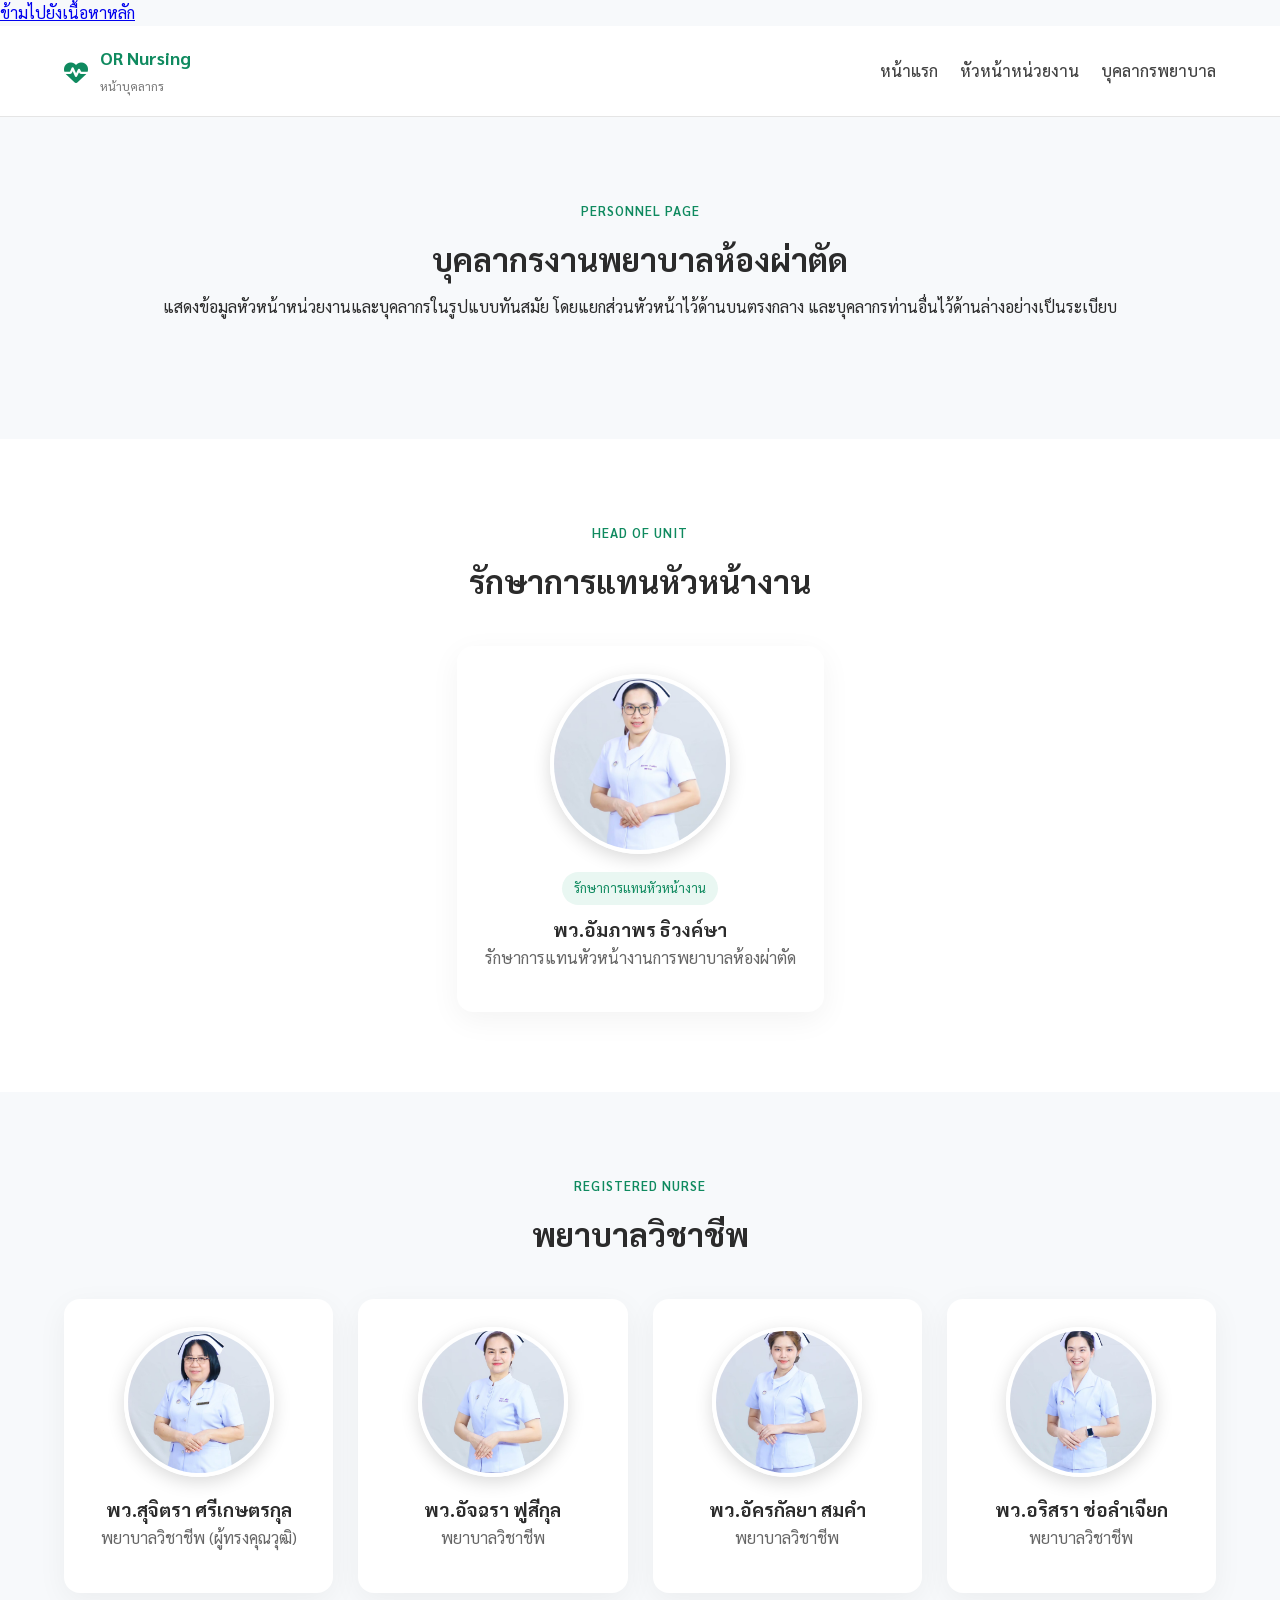
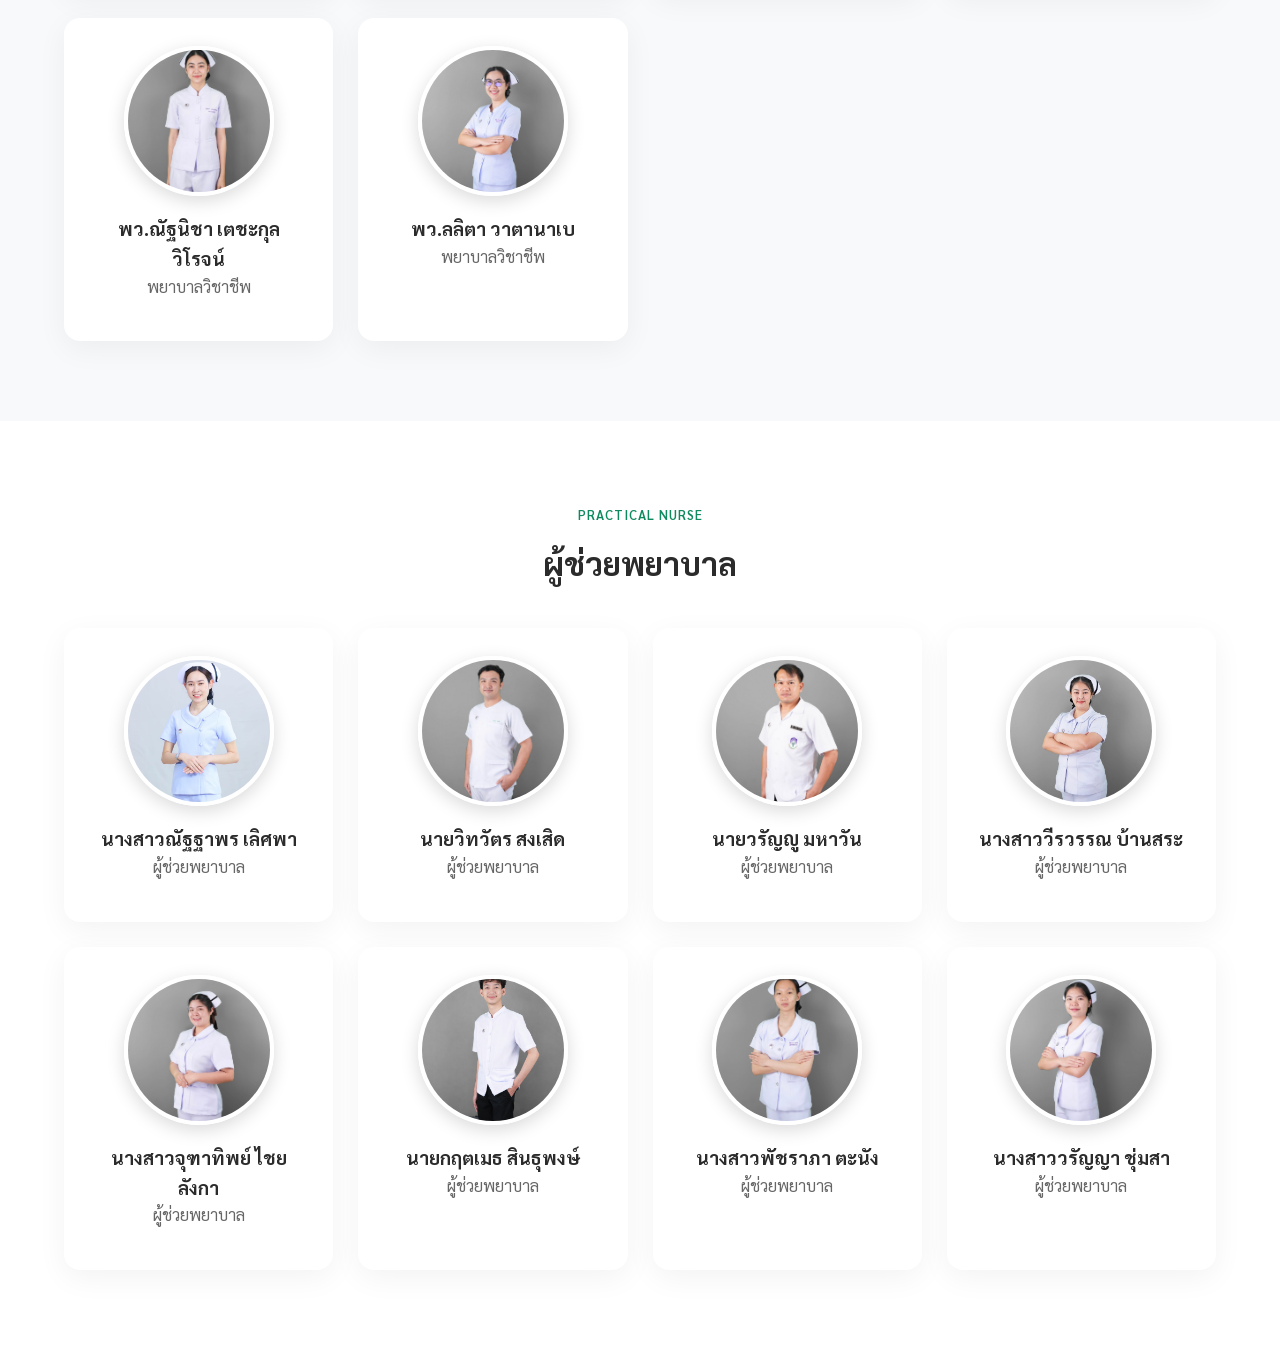
==== pages/personel.html @ 3d2265f1 "Update personel.html" ====
<!DOCTYPE html>
<html lang="th">
<head>
  <meta charset="UTF-8" />
  <meta name="viewport" content="width=device-width, initial-scale=1.0" />
  <title>บุคลากร | งานพยาบาลห้องผ่าตัด</title>
  <meta name="description" content="หน้าบุคลากรของงานพยาบาลผู้ป่วยนอก สำหรับเพิ่มรูปภาพและข้อมูลเจ้าหน้าที่ของหน่วยงาน" />
  <link rel="preconnect" href="https://cdnjs.cloudflare.com" />
  <link rel="stylesheet" href="https://cdnjs.cloudflare.com/ajax/libs/font-awesome/6.5.2/css/all.min.css" integrity="sha512-SnH5WK+bZxgPHs44uWIX+LLJAJ9/2PkPKZ5QiAj6Ta86w+fsb2TkR4j8+q46cDfLr9P7k9RwhKkMHpvLbHG9SrA==" crossorigin="anonymous" referrerpolicy="no-referrer" />
  <link rel="stylesheet" href="../assets/css/style.css" />
    <link href="https://fonts.googleapis.com/css2?family=Sarabun:wght@300;400;500;600;700;800&display=swap" rel="stylesheet" />
<style>
    /* =========================
BASE
========================= */

:root{

--primary:#0f8a5f;
--primary-light:#e9f7f2;
--text:#2b2b2b;
--border:#e5e5e5;

}

*{
box-sizing:border-box;
margin:0;
padding:0;
}

body{

font-family:'Sarabun',sans-serif;
color:var(--text);
background:#f7f9fb;
line-height:1.6;

}

.container{

width:90%;
max-width:1200px;
margin:auto;

}

/* =========================
HEADER
========================= */

.site-header{

background:white;
border-bottom:1px solid var(--border);

}

.header-inner{

display:flex;
justify-content:space-between;
align-items:center;
padding:18px 0;

}

.brand{

display:flex;
align-items:center;
gap:12px;
text-decoration:none;
color:var(--primary);

}

.brand-mark{

font-size:24px;

}

.brand-text strong{

display:block;
font-size:18px;

}

.brand-text small{

font-size:12px;
color:#777;

}

.site-nav ul{

display:flex;
list-style:none;
gap:22px;

}

.site-nav a{

text-decoration:none;
color:#444;
font-weight:500;
transition:0.2s;

}

.site-nav a:hover{

color:var(--primary);

}


/* =========================
SECTION
========================= */

.section{

padding:80px 0;

}

.section-alt{

background:#ffffff;

}

.section-heading{

text-align:center;
margin-bottom:40px;

}

.section-heading h1,
.section-heading h2{

font-size:32px;
margin:10px 0;

}

.section-kicker{

color:var(--primary);
font-size:13px;
font-weight:600;
letter-spacing:1px;

}


/* =========================
LEADER CARD
========================= */

.leader-wrapper{

display:flex;
justify-content:center;

}

.person-card{

background:white;
border-radius:16px;
padding:28px;
box-shadow:0 8px 30px rgba(0,0,0,0.05);
transition:0.25s;

}

.person-card:hover{

transform:translateY(-5px);
box-shadow:0 12px 40px rgba(0,0,0,0.08);

}

.leader-card{

max-width:420px;
text-align:center;

}

/* =========================
PERSON IMAGE
========================= */

.person-image-wrap{

display:flex;
justify-content:center;
align-items:center;
margin-bottom:18px;

}

/* รูปจริง */

.person-photo{

width:150px;
height:150px;
border-radius:50%;
object-fit:cover;

border:4px solid white;
box-shadow:0 5px 18px rgba(0,0,0,0.15);

}

/* รูปหัวหน้าขนาดใหญ่ */

.leader-photo{

width:180px;
height:180px;

}

/* placeholder */

.placeholder-photo{

background:var(--primary-light);
display:flex;
align-items:center;
justify-content:center;
font-size:50px;
color:var(--primary);

}

/* =========================
PERSON CONTENT
========================= */

.person-content{

text-align:center;

}

.person-badge{

display:inline-block;
background:var(--primary-light);
color:var(--primary);
padding:6px 12px;
border-radius:20px;
font-size:13px;
margin-bottom:10px;

}

.person-role{

color:#666;
margin-bottom:14px;

}

.person-contact{

display:flex;
flex-direction:column;
gap:6px;

}

.person-contact a{

text-decoration:none;
color:#555;
font-size:14px;

}

.person-contact i{

margin-right:6px;
color:var(--primary);

}


/* =========================
GRID NURSE
========================= */

.nurse-grid{

display:grid;
grid-template-columns:repeat(auto-fit,minmax(230px,1fr));
gap:25px;

}

.nurse-card{

text-align:center;

}


/* =========================
GUIDE PANEL
========================= */

.soft-panel{

background:#fafafa;
padding:30px;
border-radius:12px;
border:1px solid var(--border);

}

pre{

overflow:auto;
font-size:14px;

}


/* =========================
FOOTER
========================= */

.site-footer{

background:#0f8a5f;
color:white;
margin-top:60px;

}

.footer-inner{

display:flex;
justify-content:space-between;
align-items:center;
padding:30px 0;

}

.footer-links a{

color:white;
text-decoration:none;

}


/* =========================
RESPONSIVE
========================= */

@media (max-width:768px){

.header-inner{

flex-direction:column;
gap:15px;

}

.site-nav ul{

flex-wrap:wrap;
justify-content:center;

}

.section{

padding:60px 0;

}

.person-photo{

width:130px;
height:130px;

}

.leader-photo{

width:150px;
height:150px;

}

.footer-inner{

flex-direction:column;
gap:10px;
text-align:center;

}

}
</style>
</head>
<body>
  <a class="skip-link" href="#main-content">ข้ามไปยังเนื้อหาหลัก</a>

  <header class="site-header inner-page-header">
    <div class="container header-inner">
      <a href="../index.html" class="brand" aria-label="กลับหน้าแรก">
        <span class="brand-mark"><i class="fa-solid fa-heart-pulse"></i></span>
        <span class="brand-text">
          <strong>OR Nursing</strong>
          <small>หน้าบุคลากร</small>
        </span>
      </a>

      <nav class="site-nav open-static" aria-label="เมนูหน้าบุคลากร">
        <ul>
          <li><a href="../index.html">หน้าแรก</a></li>
          <li><a href="#leader-section">หัวหน้าหน่วยงาน</a></li>
          <li><a href="#nurse-section">บุคลากรพยาบาล</a></li>
        </ul>
      </nav>
    </div>
  </header>

  <main id="main-content">
    <!-- HERO -->
    <section class="section hero-mini personnel-hero">
      <div class="container">
        <div class="section-heading">
          <span class="section-kicker">PERSONNEL PAGE</span>
          <h1>บุคลากรงานพยาบาลห้องผ่าตัด</h1>
          <p>
            แสดงข้อมูลหัวหน้าหน่วยงานและบุคลากรในรูปแบบทันสมัย
            โดยแยกส่วนหัวหน้าไว้ด้านบนตรงกลาง และบุคลากรท่านอื่นไว้ด้านล่างอย่างเป็นระเบียบ
          </p>
        </div>
      </div>
    </section>

<!-- หัวหน้าหน่วยงาน -->
<section class="section section-alt" id="leader-section">
<div class="container">

<div class="section-heading">
<span class="section-kicker">HEAD OF UNIT</span>
<h2>รักษาการแทนหัวหน้างาน</h2>
</div>

<div class="leader-wrapper">

<article class="person-card leader-card">

<div class="person-image-wrap">
<img class="person-photo leader-photo"
src="../assets/img/อัมภาพร.jpg"
alt="พว.อัมภาพร ธิวงค์ษา"
loading="lazy">
</div>

<div class="person-content">
<span class="person-badge">รักษาการแทนหัวหน้างาน</span>
<h3>พว.อัมภาพร ธิวงค์ษา</h3>
<p class="person-role">รักษาการแทนหัวหน้างานการพยาบาลห้องผ่าตัด</p>
</div>

</article>

</div>
</div>
</section>


<!-- พยาบาลวิชาชีพ -->
<section class="section" id="nurse-section">

<div class="container">

<div class="section-heading">
<span class="section-kicker">REGISTERED NURSE</span>
<h2>พยาบาลวิชาชีพ</h2>
</div>

<div class="nurse-grid">

<article class="person-card nurse-card">
<div class="person-image-wrap">
<img class="person-photo nurse-photo"
src="../assets/img/สุจิตรา.jpg"
alt="พว.สุจิตรา ศรีเกษตรกุล"
loading="lazy">
</div>
<div class="person-content">
<h3>พว.สุจิตรา ศรีเกษตรกุล</h3>
<p class="person-role">พยาบาลวิชาชีพ (ผู้ทรงคุณวุฒิ)</p>
</div>
</article>

<article class="person-card nurse-card">
<div class="person-image-wrap">
<img class="person-photo nurse-photo"
src="../assets/img/อัจฉรา.jpg"
alt="พว.อัจฉรา ฟูสีกุล"
loading="lazy">
</div>
<div class="person-content">
<h3>พว.อัจฉรา ฟูสีกุล</h3>
<p class="person-role">พยาบาลวิชาชีพ</p>
</div>
</article>

<article class="person-card nurse-card">
<div class="person-image-wrap">
<img class="person-photo nurse-photo"
src="../assets/img/อัครกัลยา.jpg"
alt="พว.อัครกัลยา สมคำ"
loading="lazy">
</div>
<div class="person-content">
<h3>พว.อัครกัลยา สมคำ</h3>
<p class="person-role">พยาบาลวิชาชีพ</p>
</div>
</article>

<article class="person-card nurse-card">
<div class="person-image-wrap">
<img class="person-photo nurse-photo"
src="../assets/img/อริสรา.jpg"
alt="พว.อริสรา ช่อลำเจียก"
loading="lazy">
</div>
<div class="person-content">
<h3>พว.อริสรา ช่อลำเจียก</h3>
<p class="person-role">พยาบาลวิชาชีพ</p>
</div>
</article>

<article class="person-card nurse-card">
<div class="person-image-wrap">
<img class="person-photo nurse-photo"
src="../assets/img/ณัฐนิชา.jpg"
alt="พว.ณัฐนิชา เตชะกุลวิโรจน์"
loading="lazy">
</div>
<div class="person-content">
<h3>พว.ณัฐนิชา เตชะกุลวิโรจน์</h3>
<p class="person-role">พยาบาลวิชาชีพ</p>
</div>
</article>

<article class="person-card nurse-card">
<div class="person-image-wrap">
<img class="person-photo nurse-photo"
src="../assets/img/ลลิตา.jpg"
alt="พว.ลลิตา วาตานาเบ"
loading="lazy">
</div>
<div class="person-content">
<h3>พว.ลลิตา วาตานาเบ</h3>
<p class="person-role">พยาบาลวิชาชีพ</p>
</div>
</article>

</div>
</div>
</section>


<!-- ผู้ช่วยพยาบาล -->
<section class="section section-alt">

<div class="container">

<div class="section-heading">
<span class="section-kicker">PRACTICAL NURSE</span>
<h2>ผู้ช่วยพยาบาล</h2>
</div>

<div class="nurse-grid">

<article class="person-card nurse-card">
<div class="person-image-wrap">
<img class="person-photo nurse-photo"
src="../assets/img/ณัฐฐาพร.jpg"
alt="ณัฐฐาพร เลิศพา"
loading="lazy">
</div>
<div class="person-content">
<h3>นางสาวณัฐฐาพร เลิศพา</h3>
<p class="person-role">ผู้ช่วยพยาบาล</p>
</div>
</article>

<article class="person-card nurse-card">
<div class="person-image-wrap">
<img class="person-photo nurse-photo"
src="../assets/img/วิทวัตร.jpg"
alt="วิทวัตร สงเสิด"
loading="lazy">
</div>
<div class="person-content">
<h3>นายวิทวัตร สงเสิด</h3>
<p class="person-role">ผู้ช่วยพยาบาล</p>
</div>
</article>

<article class="person-card nurse-card">
<div class="person-image-wrap">
<img class="person-photo nurse-photo"
src="../assets/img/วรัญญู.jpg"
alt="วรัญญู มหาวัน"
loading="lazy">
</div>
<div class="person-content">
<h3>นายวรัญญู มหาวัน</h3>
<p class="person-role">ผู้ช่วยพยาบาล</p>
</div>
</article>

<article class="person-card nurse-card">
<div class="person-image-wrap">
<img class="person-photo nurse-photo"
src="../assets/img/วีรวรรณ.jpg"
alt="วีรวรรณ บ้านสระ"
loading="lazy">
</div>
<div class="person-content">
<h3>นางสาววีรวรรณ บ้านสระ</h3>
<p class="person-role">ผู้ช่วยพยาบาล</p>
</div>
</article>

<article class="person-card nurse-card">
<div class="person-image-wrap">
<img class="person-photo nurse-photo"
src="../assets/img/จุฑาทิพย์.jpg"
alt="จุฑาทิพย์ ไชยลังกา"
loading="lazy">
</div>
<div class="person-content">
<h3>นางสาวจุฑาทิพย์ ไชยลังกา</h3>
<p class="person-role">ผู้ช่วยพยาบาล</p>
</div>
</article>

<article class="person-card nurse-card">
<div class="person-image-wrap">
<img class="person-photo nurse-photo"
src="../assets/img/กฤตเมธ.png"
alt="กฤตเมธ สินธุพงษ์"
loading="lazy">
</div>
<div class="person-content">
<h3>นายกฤตเมธ สินธุพงษ์</h3>
<p class="person-role">ผู้ช่วยพยาบาล</p>
</div>
</article>

<article class="person-card nurse-card">
<div class="person-image-wrap">
<img class="person-photo nurse-photo"
src="../assets/img/พัชราภา.jpg"
alt="พัชราภา ตะนัง"
loading="lazy">
</div>
<div class="person-content">
<h3>นางสาวพัชราภา ตะนัง</h3>
<p class="person-role">ผู้ช่วยพยาบาล</p>
</div>
</article>

<article class="person-card nurse-card">
<div class="person-image-wrap">
<img class="person-photo nurse-photo"
src="../assets/img/วรัญญา.jpg"
alt="วรัญญา ชุ่มสา"
loading="lazy">
</div>
<div class="person-content">
<h3>นางสาววรัญญา ชุ่มสา</h3>
<p class="person-role">ผู้ช่วยพยาบาล</p>
</div>
</article>

</div>
</div>
</section>
---- assets/css/style.css ----
/* =========================
ROOT
========================= */
:root{
  --primary:#0057d8;
  --secondary:#f23fae;
  --bg:#f4f8ff;
  --text:#132238;
  --muted:#617086;
  --line:rgba(10,36,78,.08);
  --shadow:0 20px 60px rgba(18,44,88,.12);
  --radius-xl:28px;
}

/* =========================
GLOBAL
========================= */
*{box-sizing:border-box}
body{
  margin:0;
  font-family:"Sarabun", sans-serif;
  background:var(--bg);
  color:var(--text);
}
img{max-width:100%;display:block}

/* =========================
HERO (ใช้เวอร์ชันเดียวพอ)
========================= */
.hero{
  position:relative;
  height:90vh;
  overflow:hidden;
}

.hero-slider{
  position:absolute;
  width:100%;
  height:100%;
}

.slide{
  position:absolute;
  width:100%;
  height:100%;
  opacity:0;
  transition:opacity 1s ease;
}

.slide.active{
  opacity:1;
  z-index:2;
}

.slide img{
  width:100%;
  height:100%;
  object-fit:cover;
  transition:transform 6s ease;
}

.slide.active img{
  transform:scale(1.1);
}

.hero-overlay{
  position:relative;
  z-index:3;
  height:100%;
  display:flex;
  align-items:center;
  background:linear-gradient(to right,rgba(0,0,0,0.7),rgba(0,0,0,0.2));
  color:#fff;
}

/* =========================
PERSONNEL
========================= */
.person-card{
  background:#fff;
  border-radius:var(--radius-xl);
  box-shadow:var(--shadow);
  padding:20px;
  text-align:center;
  cursor:pointer;
  transition:.3s;
}

.person-card:hover{
  transform:translateY(-5px);
}

.person-photo{
  width:120px;
  height:120px;
  border-radius:50%;
  object-fit:cover;
}

/* =========================
VIEWER (LIGHTBOX)
========================= */
.viewer{
  position:fixed;
  inset:0;
  background:rgba(0,0,0,0.9);
  display:none;
  justify-content:center;
  align-items:center;
  flex-direction:column;
  z-index:9999;
}

.viewer-img{
  max-width:80%;
  max-height:70%;
  border-radius:12px;
}

.viewer-close{
  position:absolute;
  top:20px;
  right:30px;
  font-size:40px;
  color:white;
  cursor:pointer;
}

.viewer-prev,
.viewer-next{
  position:absolute;
  top:50%;
  transform:translateY(-50%);
  background:rgba(255,255,255,0.2);
  border:none;
  color:white;
  font-size:26px;
  padding:10px;
  cursor:pointer;
}

.viewer-prev{left:20px}
.viewer-next{right:20px}

/* =========================
KNOWLEDGE SLIDER (เหลืออันเดียว)
========================= */
.knowledge-slider{
  position:relative;
  width:360px;
  height:220px;
  margin:auto;
  overflow:hidden;
  border-radius:16px;
}

.k-slide{
  position:absolute;
  width:100%;
  height:100%;
  object-fit:cover;
  opacity:0;
  transition:1s;
}

.k-slide.active{
  opacity:1;
}

.k-btn{
  position:absolute;
  top:50%;
  transform:translateY(-50%);
  background:rgba(0,0,0,0.4);
  color:white;
  border:none;
  width:36px;
  height:36px;
  border-radius:50%;
  cursor:pointer;
}

.k-prev{left:10px}
.k-next{right:10px}

/* DOT */
.k-dots{
  position:absolute;
  bottom:10px;
  left:50%;
  transform:translateX(-50%);
  display:flex;
  gap:6px;
}

.k-dot{
  width:8px;
  height:8px;
  background:#fff;
  opacity:.5;
  border-radius:50%;
  cursor:pointer;
}

.k-dot.active{
  opacity:1;
  width:18px;
}
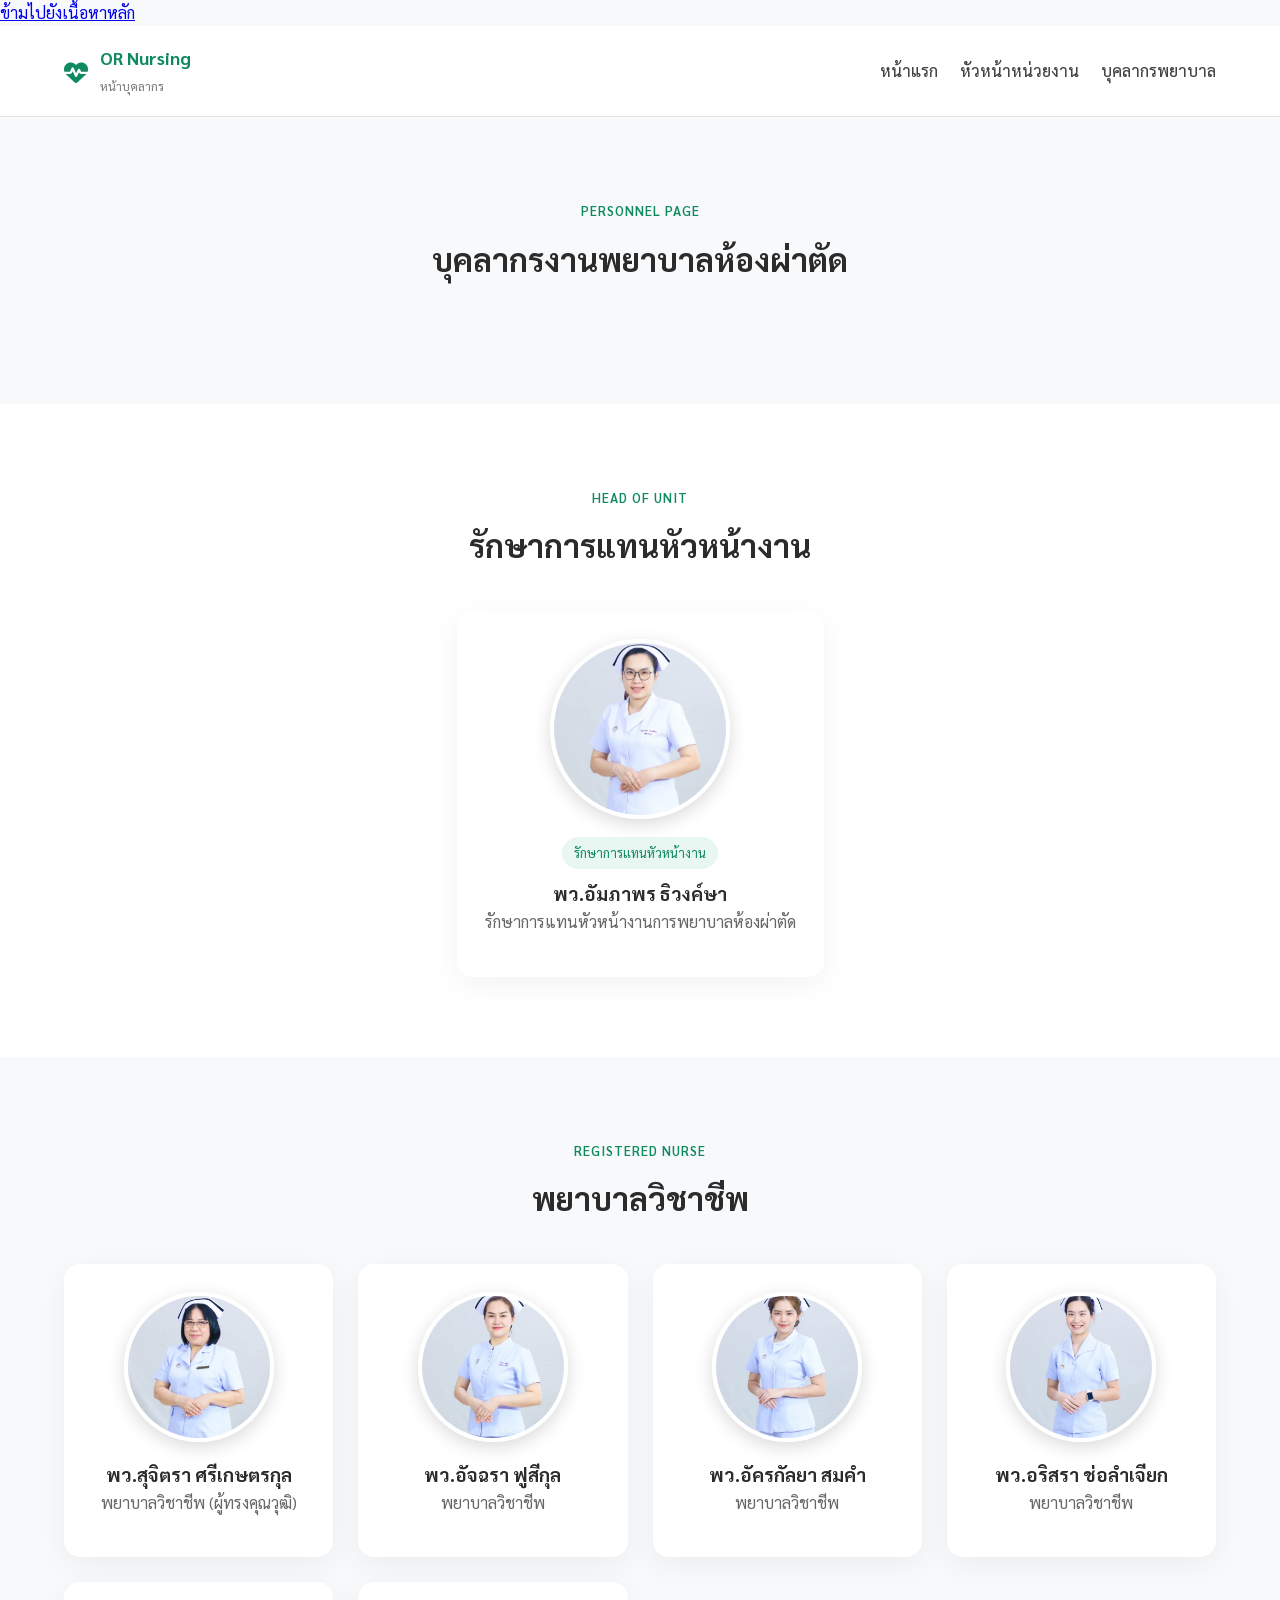
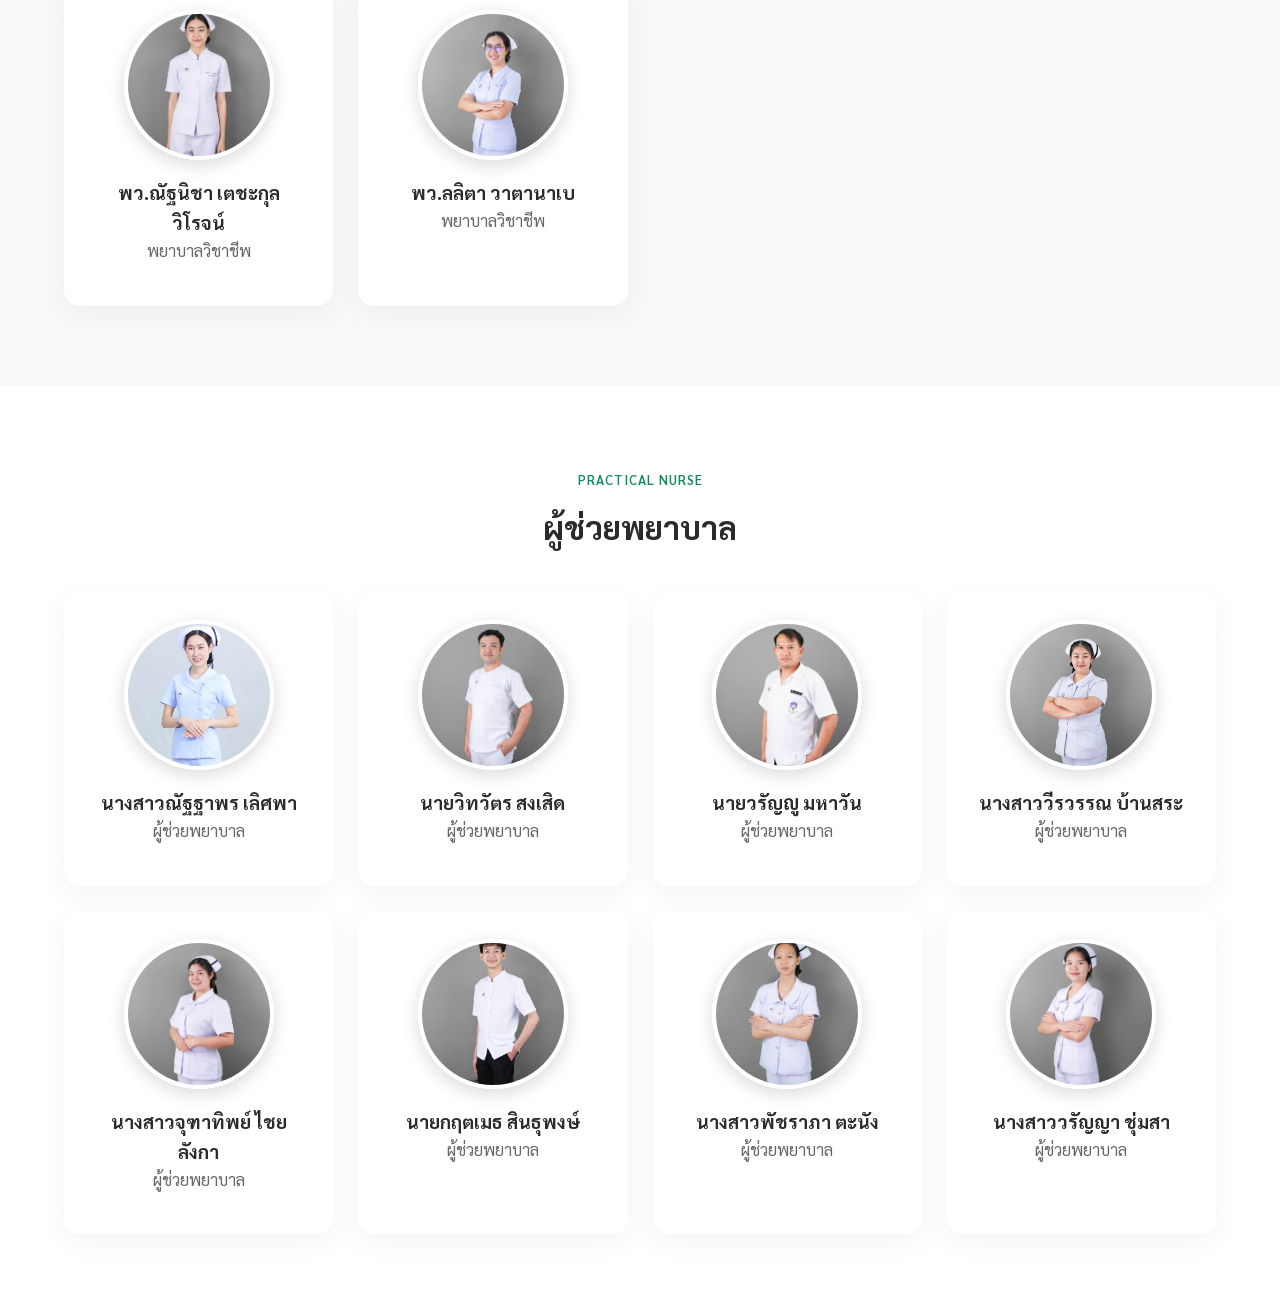
==== commit 3227059f: "Update personel.html" ====
--- a/pages/personel.html
+++ b/pages/personel.html
@@ -448,9 +448,7 @@
         <div class="section-heading">
           <span class="section-kicker">PERSONNEL PAGE</span>
           <h1>บุคลากรงานพยาบาลห้องผ่าตัด</h1>
-          <p>
-            แสดงข้อมูลหัวหน้าหน่วยงานและบุคลากรในรูปแบบทันสมัย
-            โดยแยกส่วนหัวหน้าไว้ด้านบนตรงกลาง และบุคลากรท่านอื่นไว้ด้านล่างอย่างเป็นระเบียบ
+          
           </p>
         </div>
       </div>
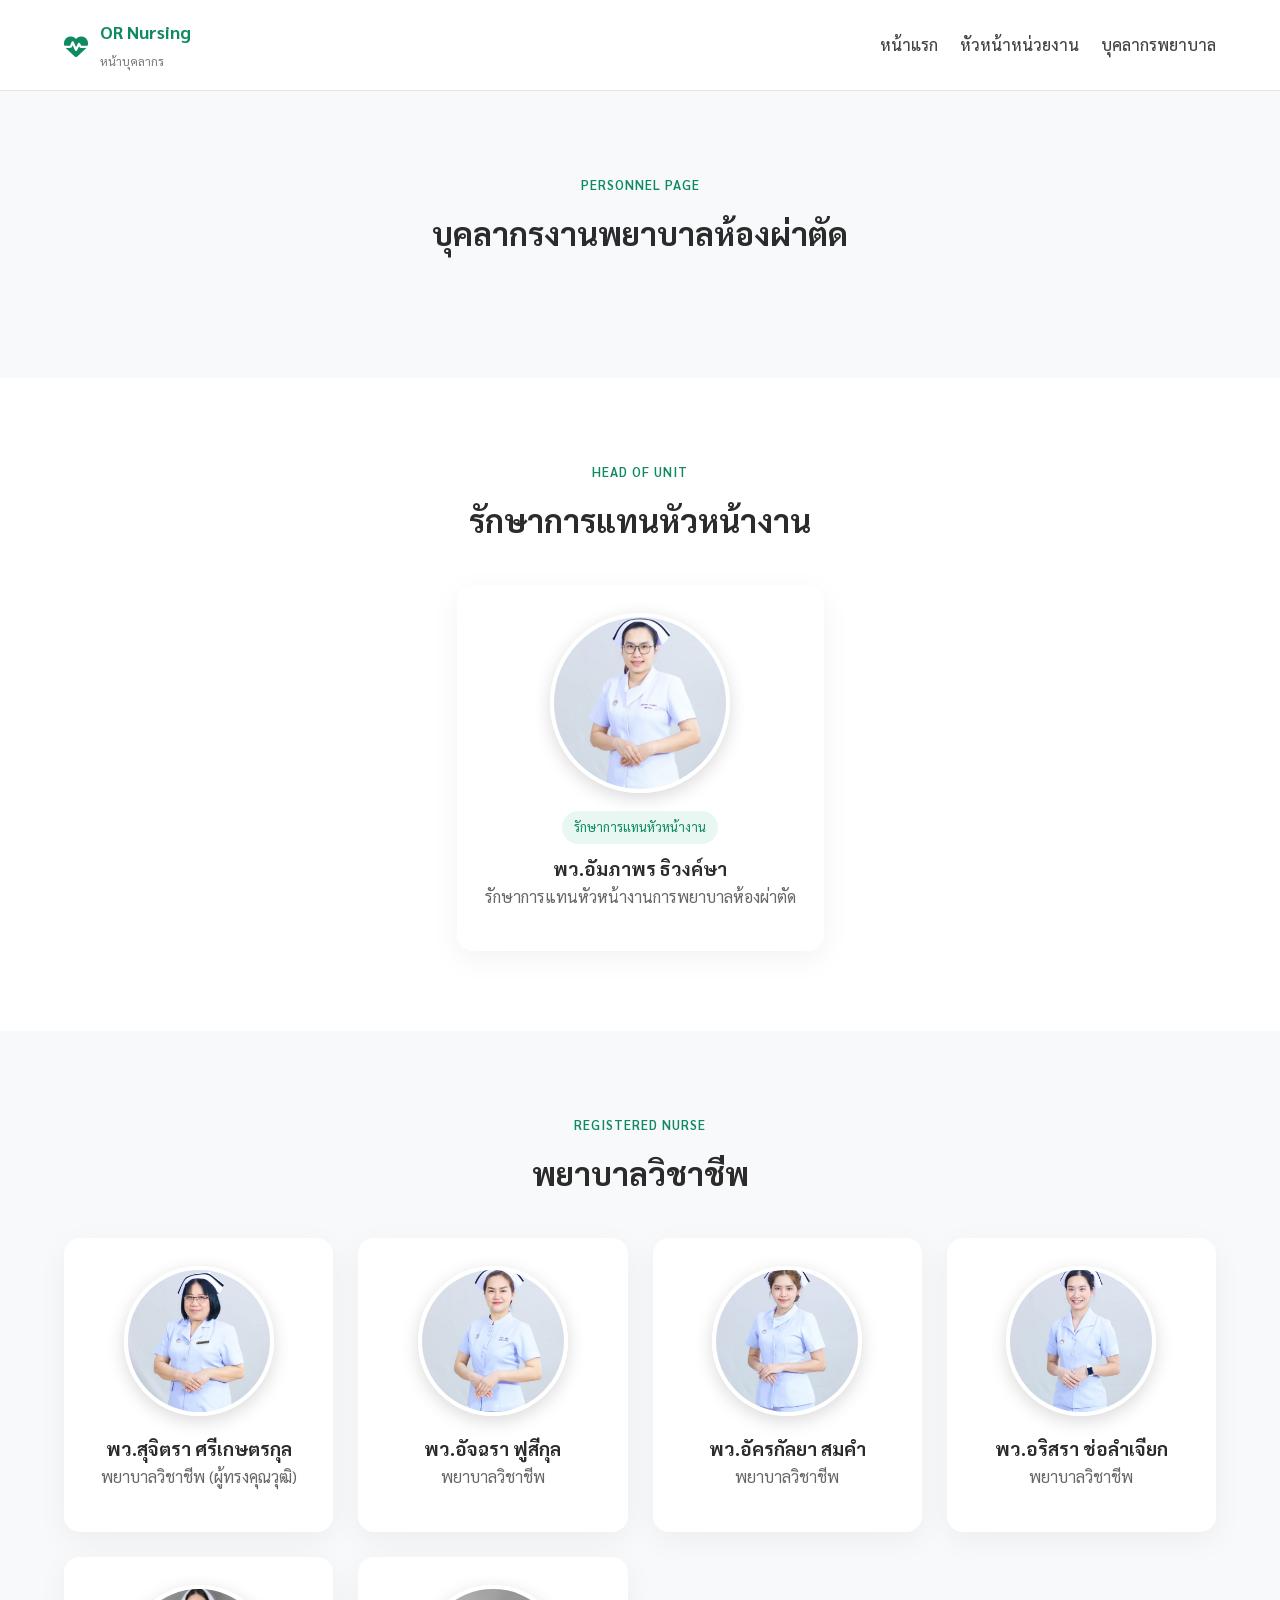
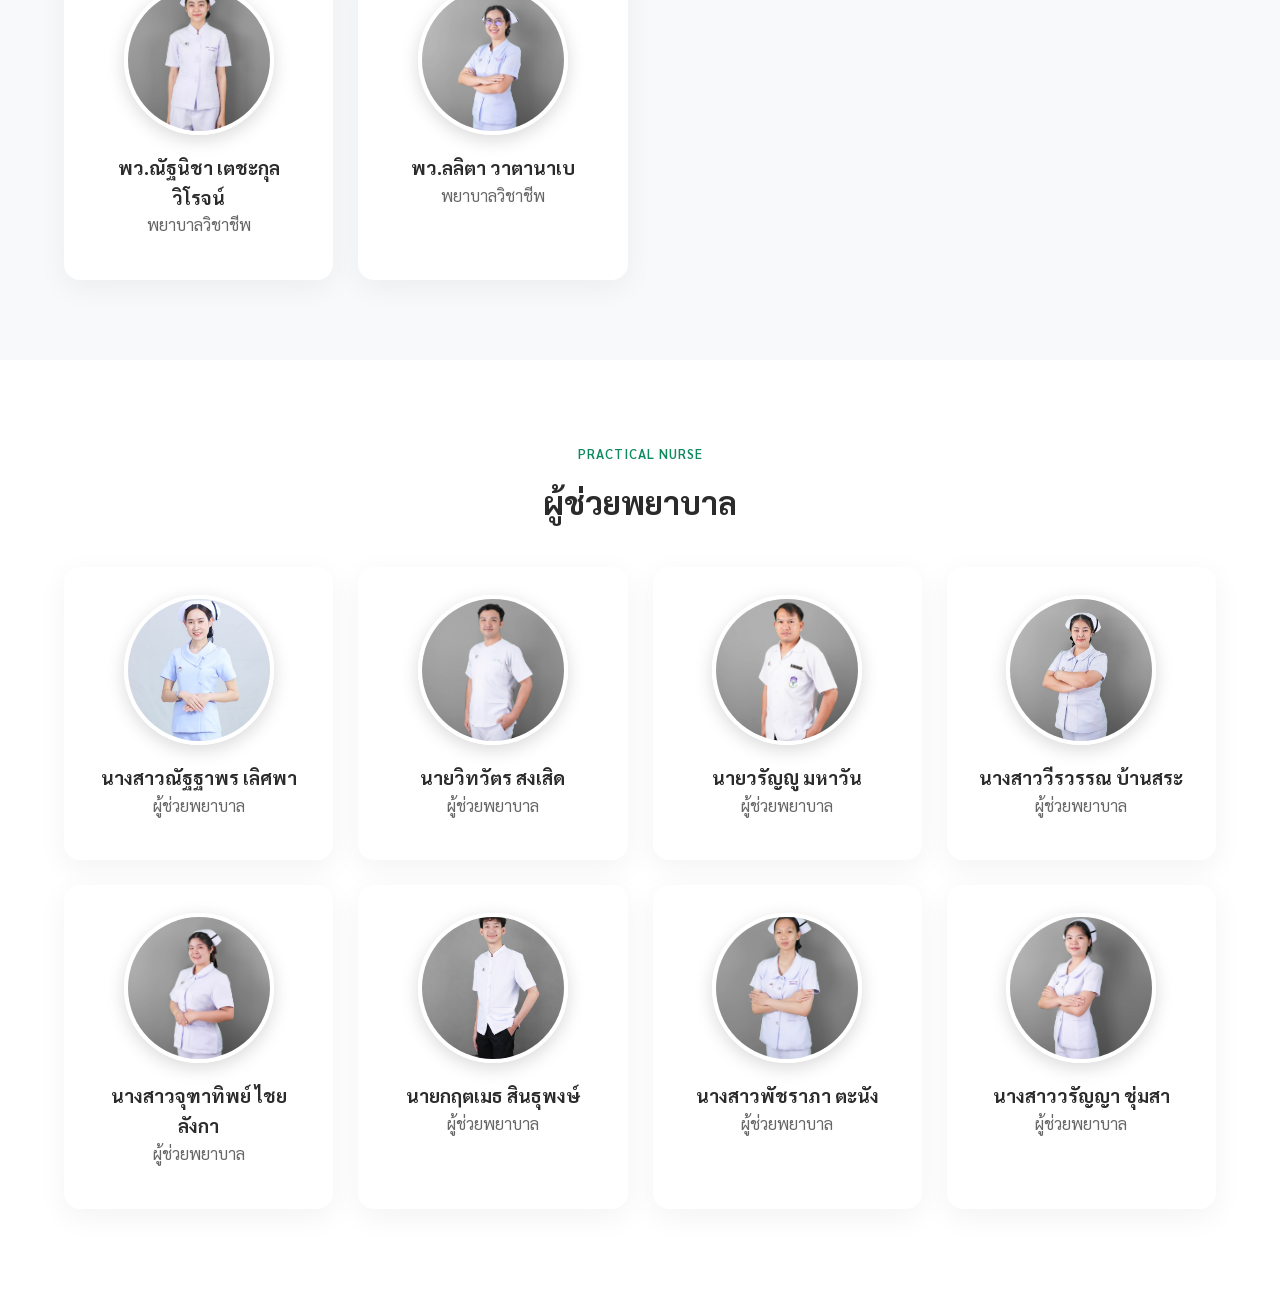
==== commit 3e7325ee: "Update personel.html" ====
--- a/pages/personel.html
+++ b/pages/personel.html
@@ -419,8 +419,7 @@
 </style>
 </head>
 <body>
-  <a class="skip-link" href="#main-content">ข้ามไปยังเนื้อหาหลัก</a>
-
+  
   <header class="site-header inner-page-header">
     <div class="container header-inner">
       <a href="../index.html" class="brand" aria-label="กลับหน้าแรก">
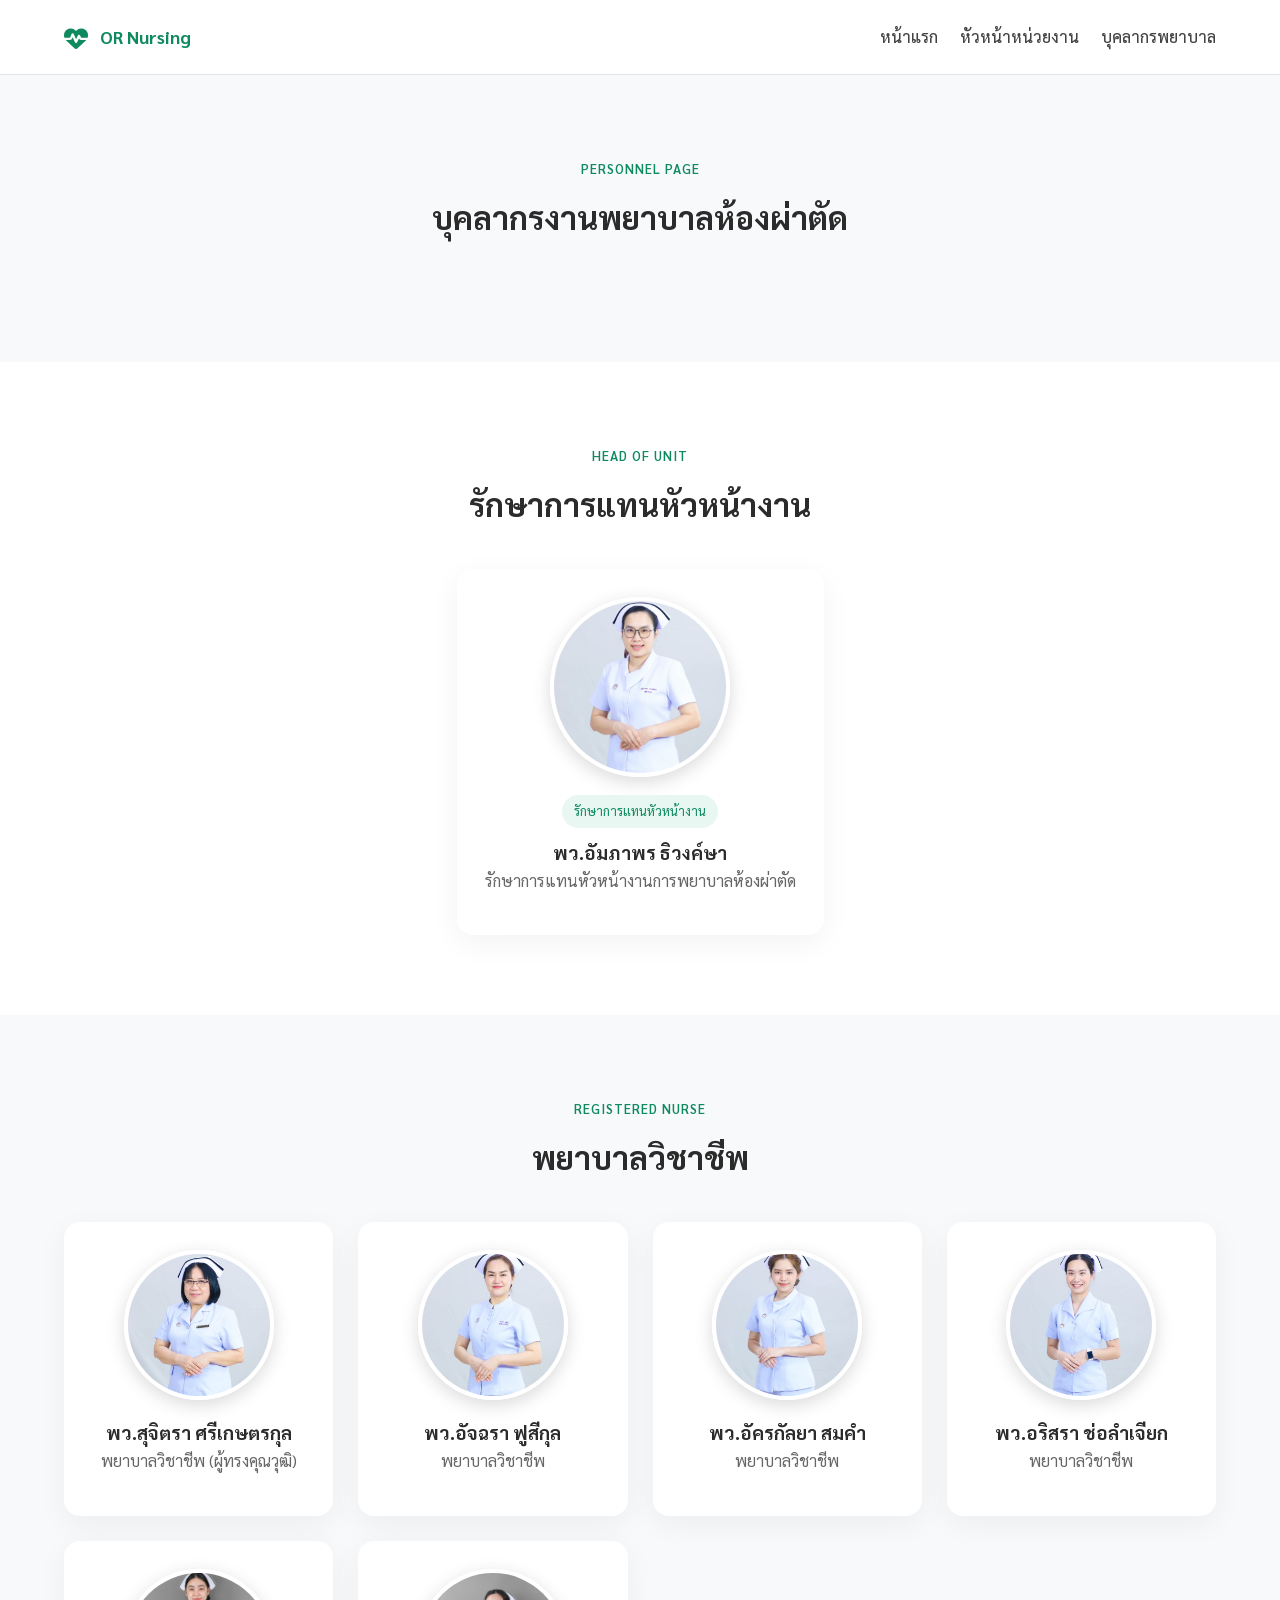
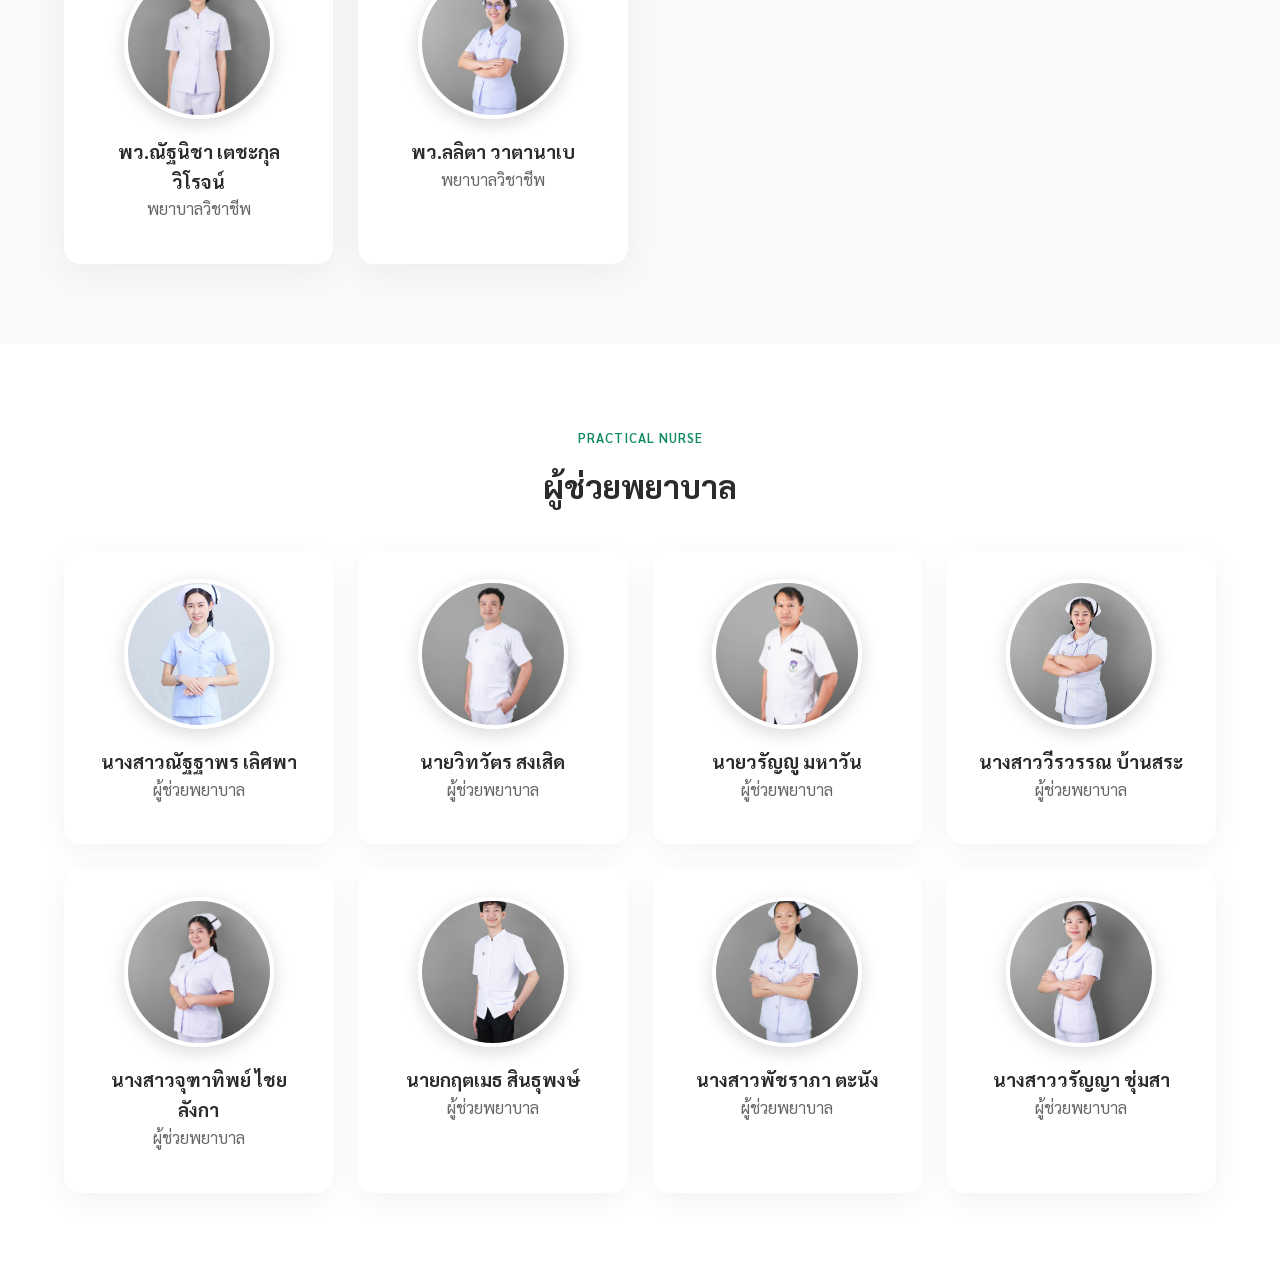
==== commit 309295d3: "Update personel.html" ====
--- a/pages/personel.html
+++ b/pages/personel.html
@@ -426,8 +426,7 @@
         <span class="brand-mark"><i class="fa-solid fa-heart-pulse"></i></span>
         <span class="brand-text">
           <strong>OR Nursing</strong>
-          <small>หน้าบุคลากร</small>
-        </span>
+                  </span>
       </a>
 
       <nav class="site-nav open-static" aria-label="เมนูหน้าบุคลากร">
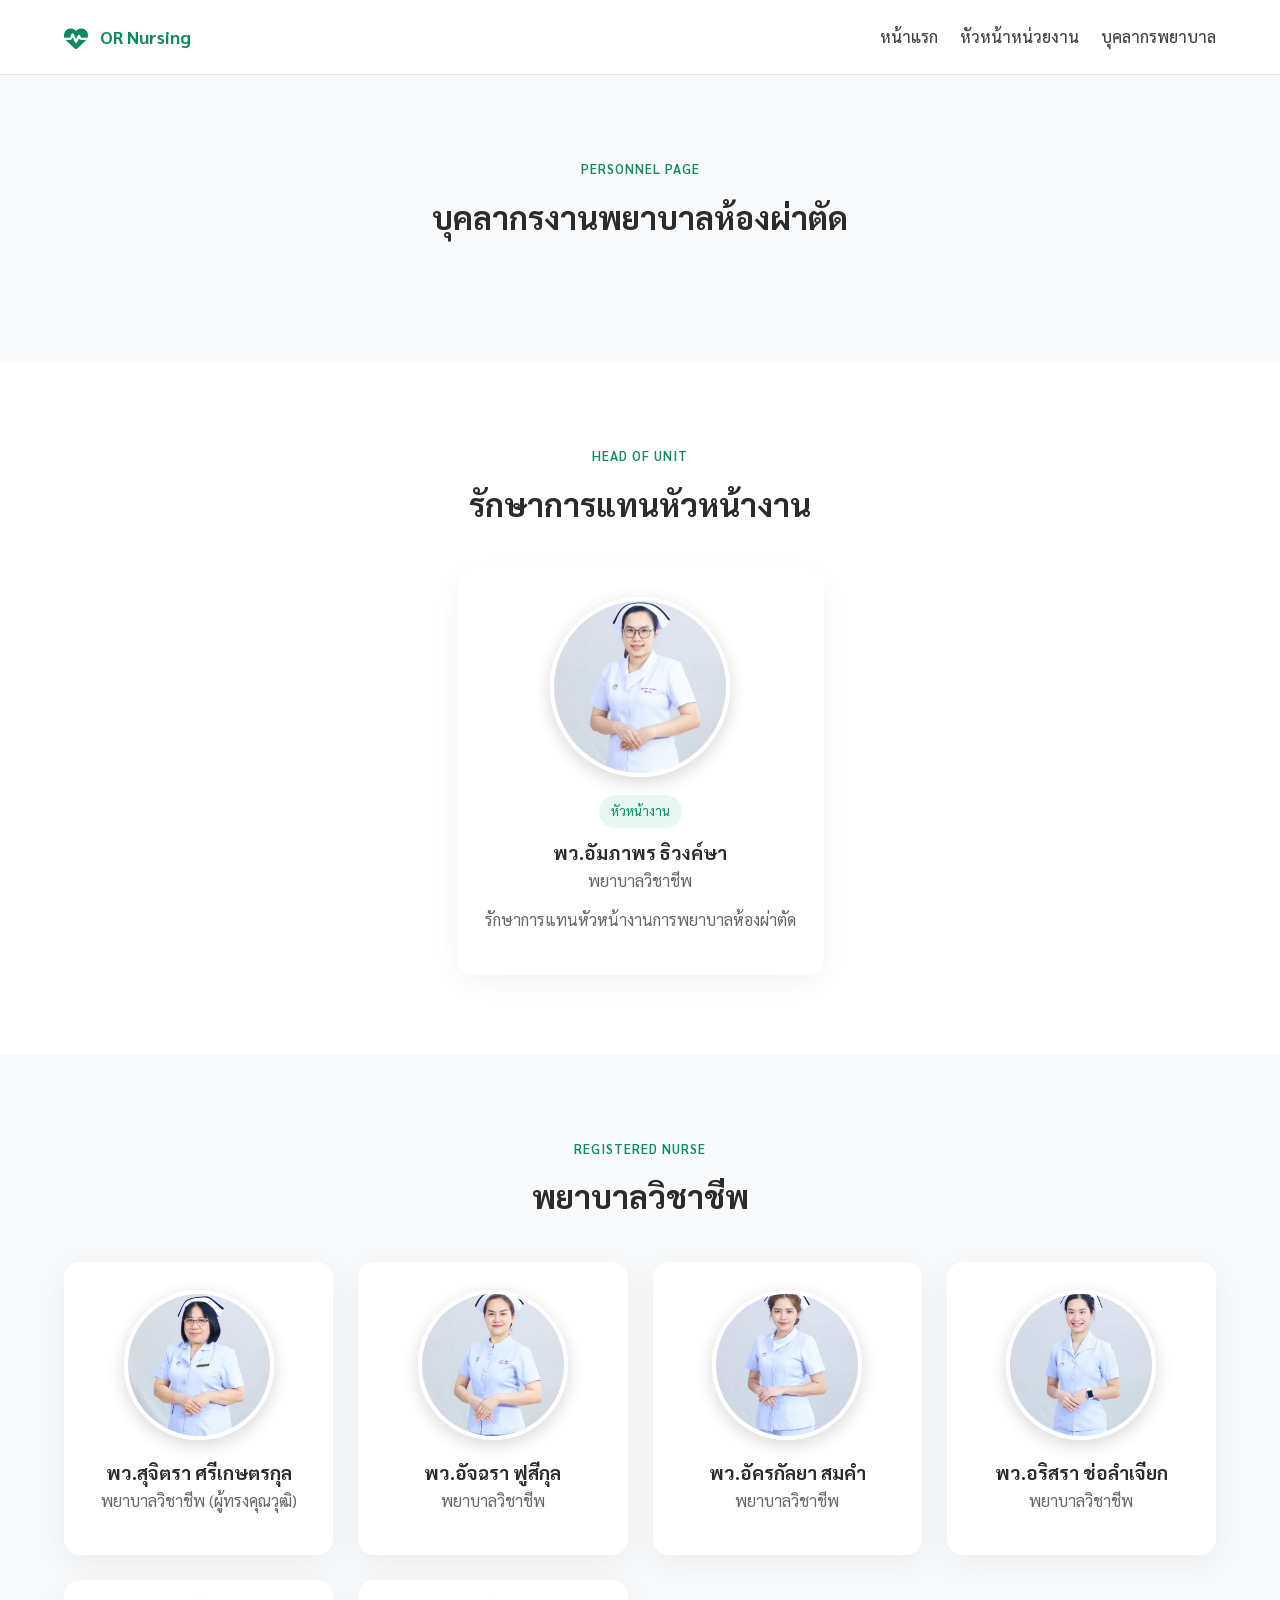
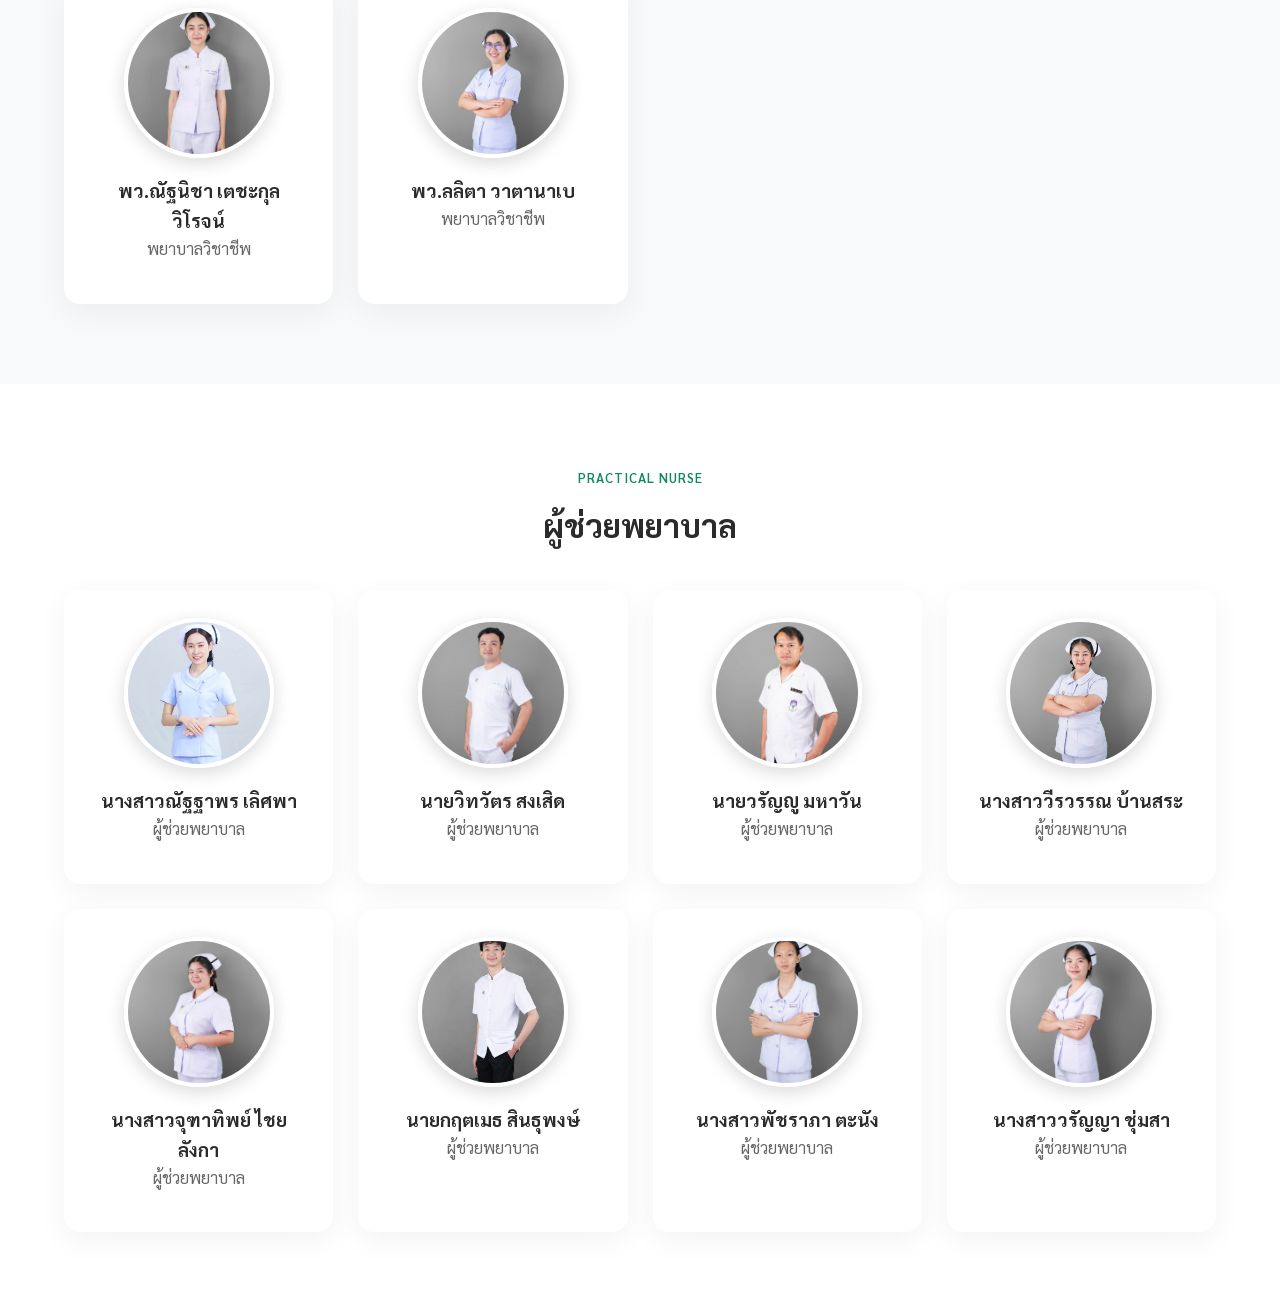
==== commit f0af7d79: "Update personel.html" ====
--- a/pages/personel.html
+++ b/pages/personel.html
@@ -473,8 +473,9 @@
 </div>
 
 <div class="person-content">
-<span class="person-badge">รักษาการแทนหัวหน้างาน</span>
+<span class="person-badge">หัวหน้างาน</span>
 <h3>พว.อัมภาพร ธิวงค์ษา</h3>
+<p class="person-role">พยาบาลวิชาชีพ</p>
 <p class="person-role">รักษาการแทนหัวหน้างานการพยาบาลห้องผ่าตัด</p>
 </div>
 
--- a/assets/css/style.css
+++ b/assets/css/style.css
@@ -205,4 +205,101 @@
 .k-dot.active{
   opacity:1;
   width:18px;
-}+}
+/* ===== KNOWLEDGE (SMALL SINGLE SLIDER) ===== */
+.knowledge-slider.single{
+position:relative;
+width:180px;        /* เล็กลง */
+height:300px;       /* แนวตั้ง */
+margin:30px auto 0;
+overflow:hidden;
+border-radius:14px;
+box-shadow:0 8px 20px rgba(0,0,0,0.12);
+}
+
+.knowledge-slider.single img{
+position:absolute;
+top:0;
+left:0;
+width:100%;
+height:100%;
+object-fit:cover;
+opacity:0;
+transition:opacity 1s ease-in-out;
+}
+
+.knowledge-slider.single img.active{
+opacity:1;
+z-index:2;
+}
+
+/* ===== ABOUT PREMIUM BOX ===== */
+.about-box{
+background:linear-gradient(135deg,#0f8a5f,#0a6c49); /* ไล่เฉดเขียว */
+color:white;
+padding:32px;
+border-radius:18px;
+box-shadow:0 15px 35px rgba(0,0,0,0.15);
+position:relative;
+overflow:hidden;
+}
+
+/* เพิ่มลูกเล่นแสงด้านบน (Luxury effect) */
+.about-box::before{
+content:"";
+position:absolute;
+top:0;
+left:0;
+width:100%;
+height:100%;
+background:linear-gradient(
+120deg,
+rgba(255,255,255,0.25),
+rgba(255,255,255,0.05)
+);
+opacity:0.4;
+pointer-events:none;
+}
+
+/* ตัวหนังสือ */
+.about-box p{
+margin-bottom:14px;
+font-size:16px;
+}
+
+/* ===== ICON ปรับให้เข้ากับกล่อง ===== */
+.about-icon{
+font-size:110px;
+color:#0f8a5f;
+text-align:center;
+opacity:0.15; /* จางลงให้ดูหรู */
+}
+
+.about-box{
+border:1px solid rgba(255,255,255,0.2);
+}
+
+/* ทำให้ a ดูเหมือน card */
+.doc-card{
+display:block;
+text-decoration:none;
+color:var(--text);
+background:white;
+padding:28px;
+text-align:center;
+border-radius:12px;
+border:1px solid var(--border);
+transition:0.25s;
+}
+
+.doc-card:hover{
+transform:translateY(-5px);
+box-shadow:0 10px 25px rgba(0,0,0,0.06);
+color:var(--primary); /* hover เปลี่ยนสี */
+}
+
+.doc-card i{
+font-size:34px;
+color:var(--primary);
+margin-bottom:10px;
+}
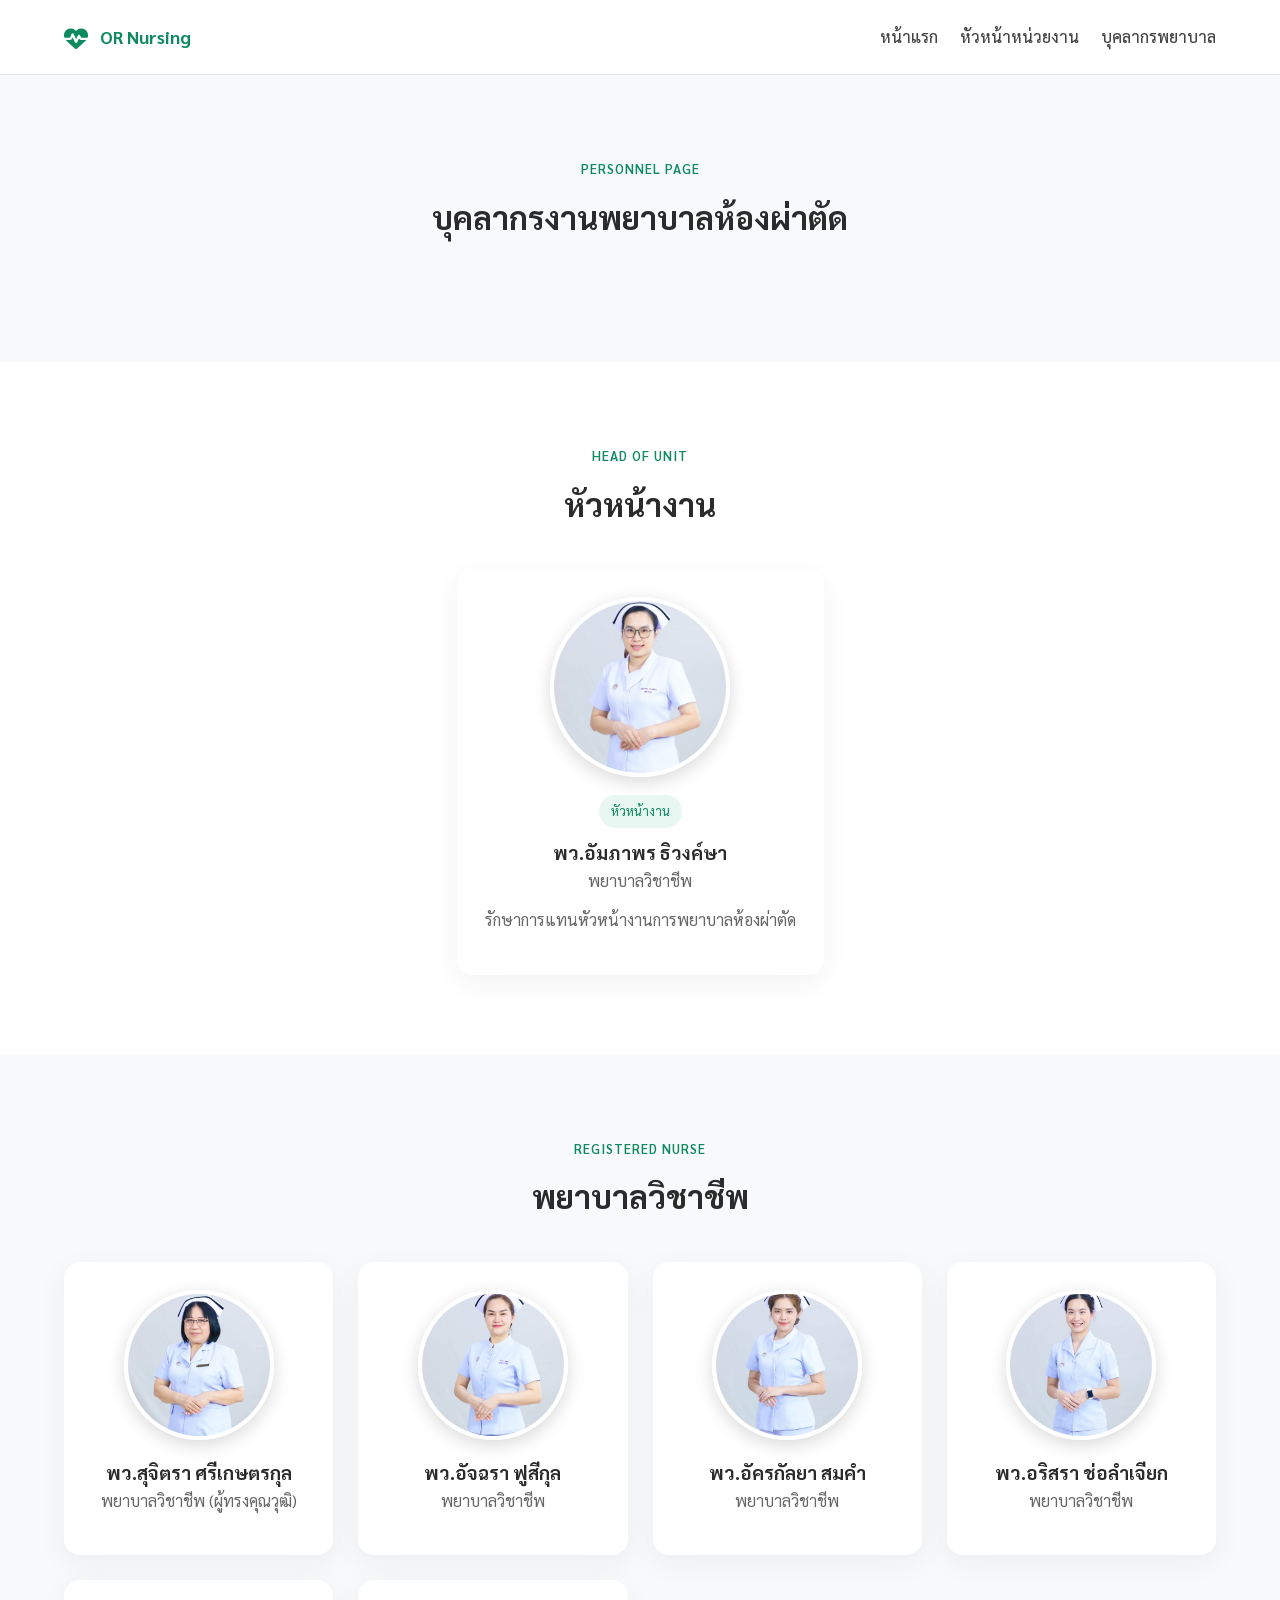
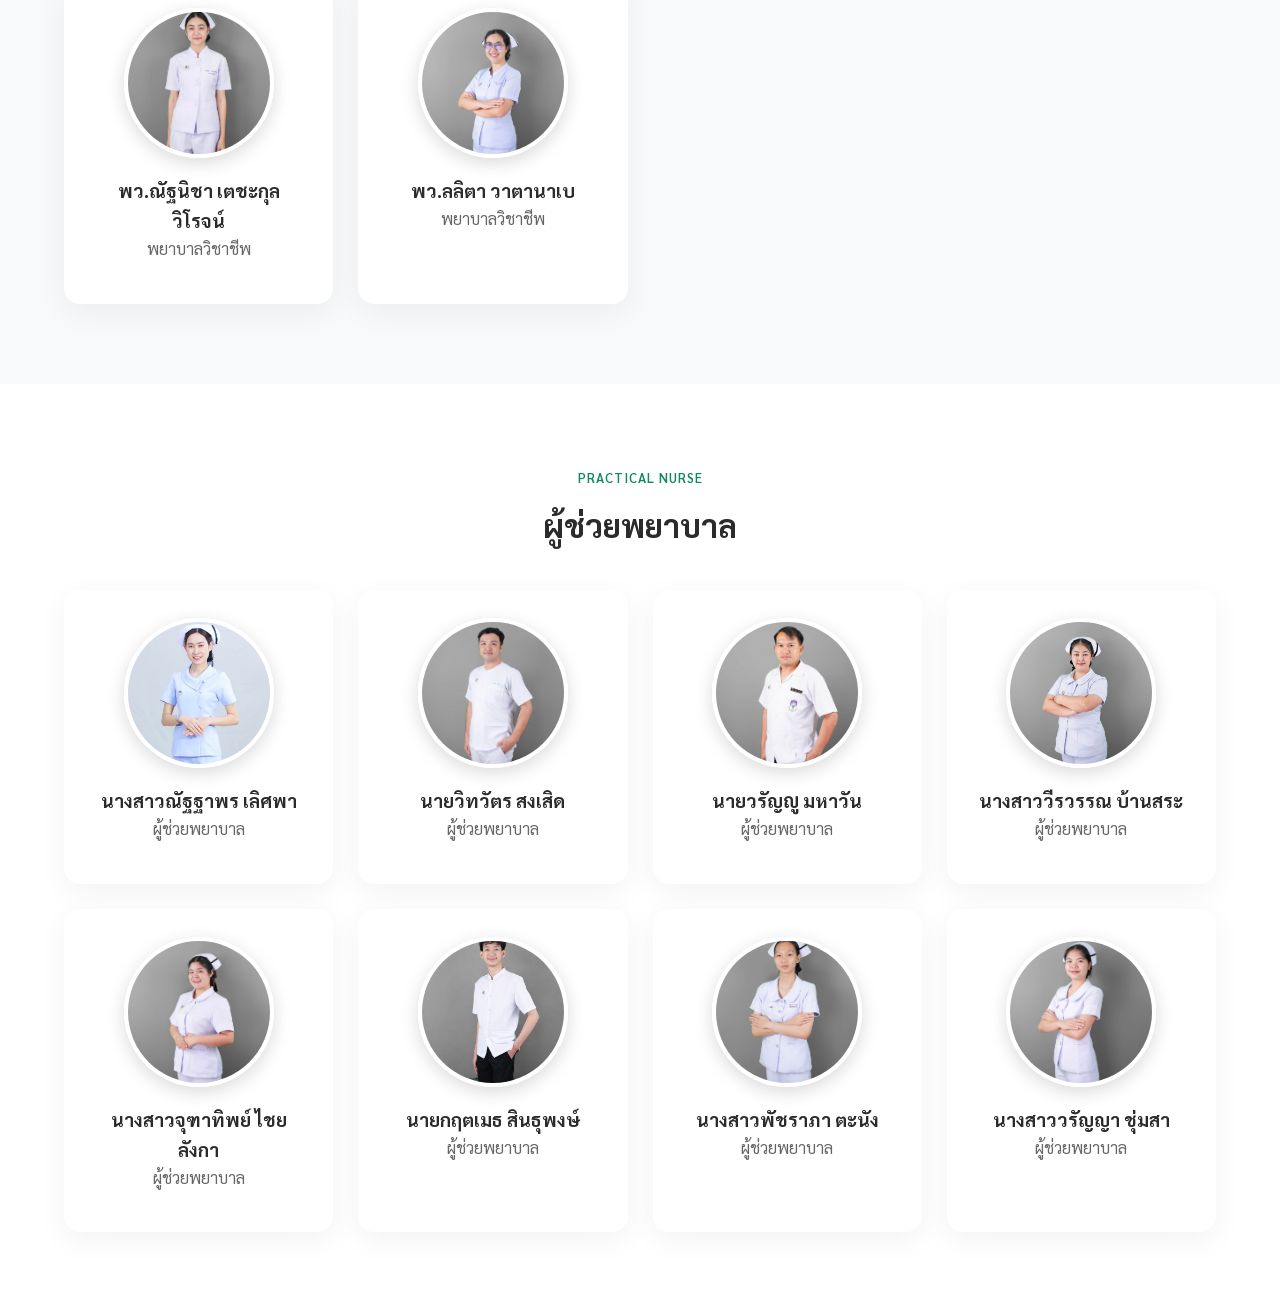
==== commit 73046e30: "Update personel.html" ====
--- a/pages/personel.html
+++ b/pages/personel.html
@@ -458,7 +458,7 @@
 
 <div class="section-heading">
 <span class="section-kicker">HEAD OF UNIT</span>
-<h2>รักษาการแทนหัวหน้างาน</h2>
+<h2>หัวหน้างาน</h2>
 </div>
 
 <div class="leader-wrapper">
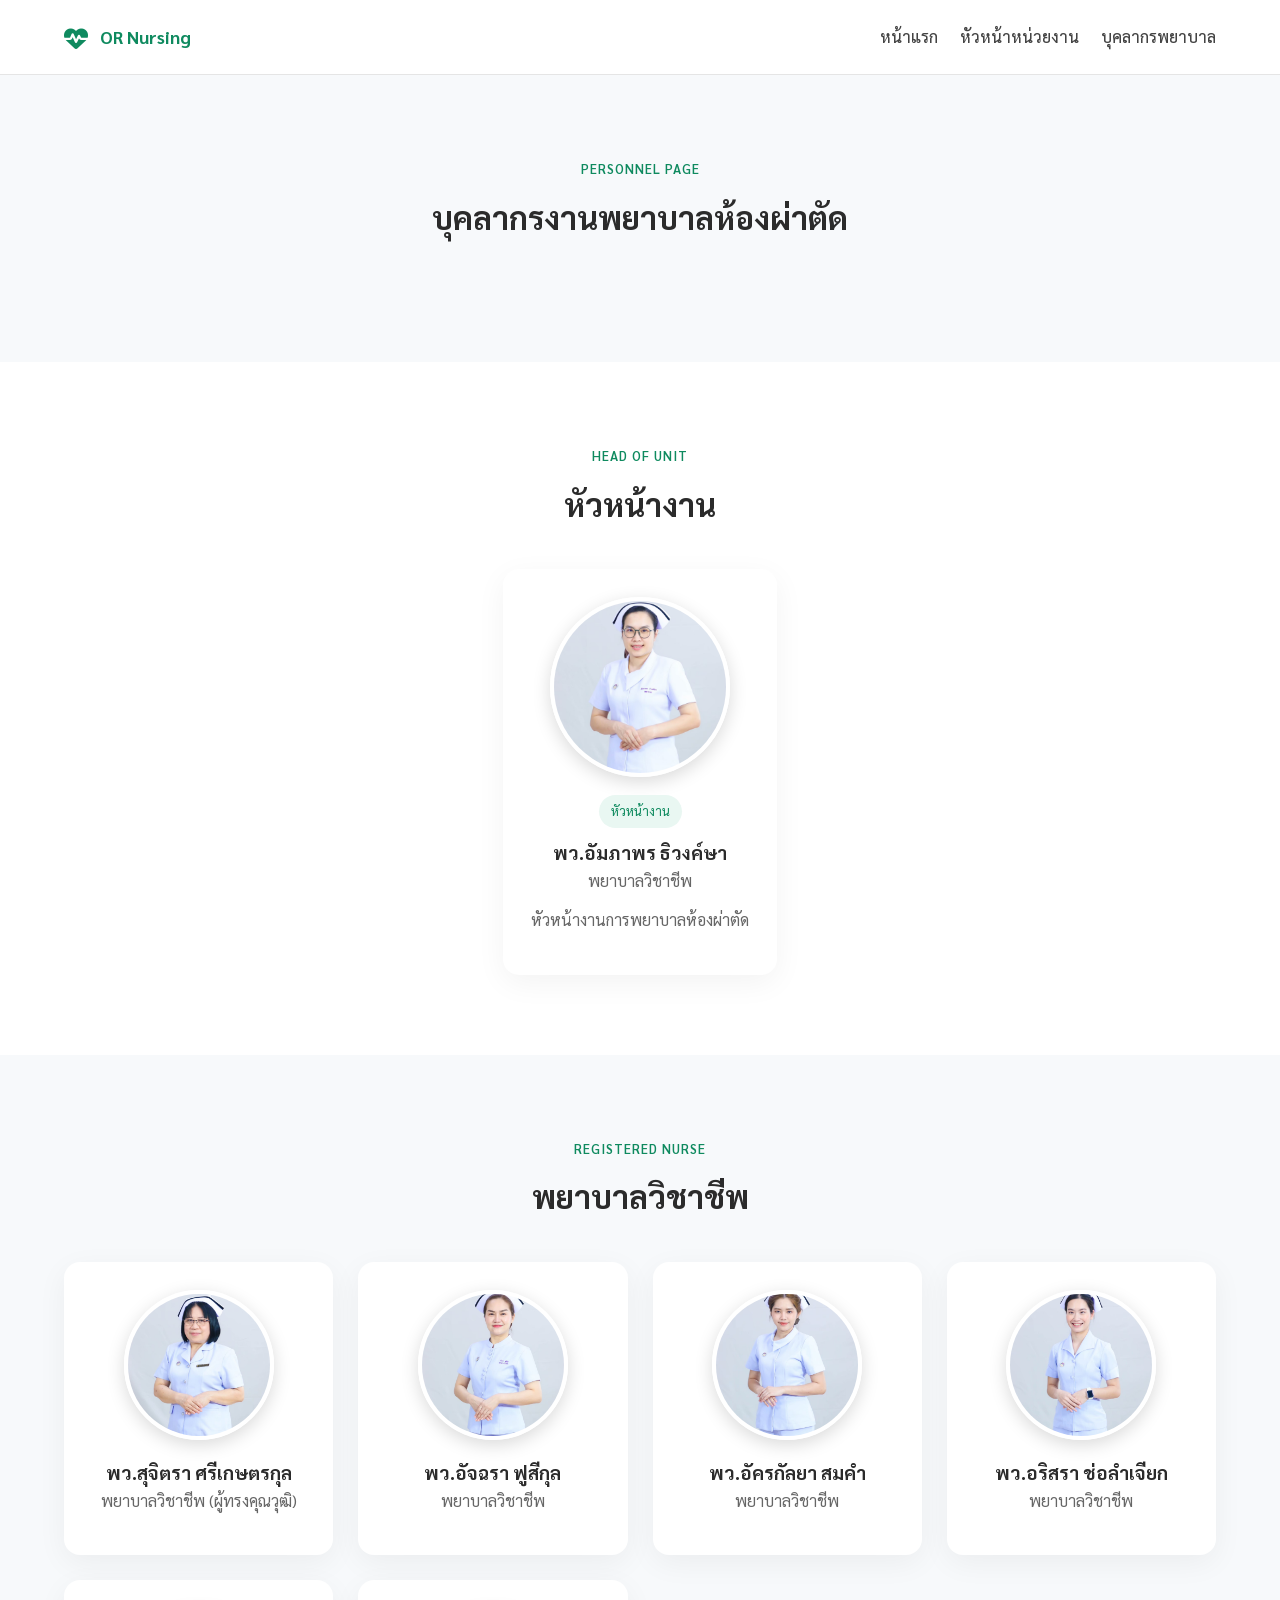
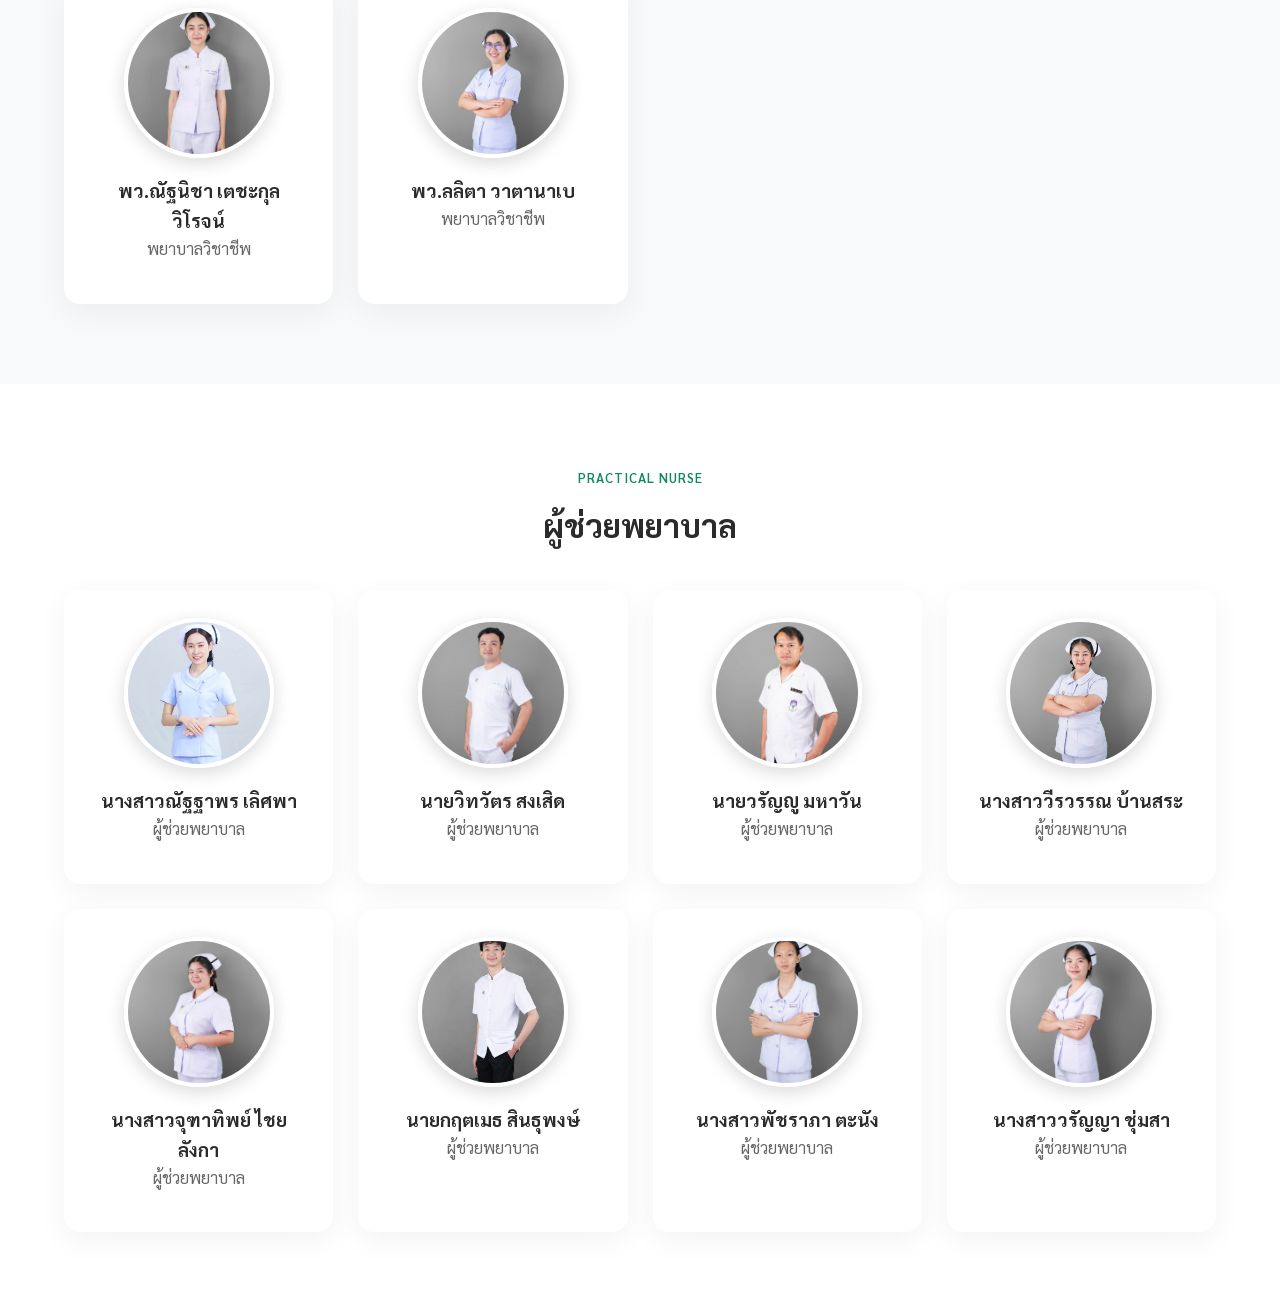
==== commit f57159c4: "Update personel.html" ====
--- a/pages/personel.html
+++ b/pages/personel.html
@@ -476,7 +476,7 @@
 <span class="person-badge">หัวหน้างาน</span>
 <h3>พว.อัมภาพร ธิวงค์ษา</h3>
 <p class="person-role">พยาบาลวิชาชีพ</p>
-<p class="person-role">รักษาการแทนหัวหน้างานการพยาบาลห้องผ่าตัด</p>
+<p class="person-role">หัวหน้างานการพยาบาลห้องผ่าตัด</p>
 </div>
 
 </article>
--- a/assets/css/style.css
+++ b/assets/css/style.css
@@ -303,3 +303,713 @@
 color:var(--primary);
 margin-bottom:10px;
 }
+
+/* ===== SCHEDULE ===== */
+.schedule-table{
+overflow-x:auto;
+}
+
+.schedule-table table{
+width:100%;
+border-collapse:collapse;
+background:white;
+border-radius:12px;
+overflow:hidden;
+border:1px solid var(--border);
+}
+
+.schedule-table th,
+.schedule-table td{
+padding:14px;
+text-align:center;
+border-bottom:1px solid var(--border);
+}
+
+.schedule-table th{
+background:var(--primary-light);
+color:var(--primary);
+font-weight:600;
+}
+
+.schedule-table tr:hover{
+background:#f9fafb;
+}
+
+.schedule-table a{
+color:var(--primary);
+font-weight:500;
+text-decoration:none;
+}
+
+.schedule-table a:hover{
+text-decoration:underline;
+}
+
+.schedule-slider{
+position:relative;
+max-width:750px;
+margin:auto;
+overflow:hidden;
+}
+
+.slider-track{
+position:relative;
+width:100%;
+height:400px;
+}
+
+/* ทุกภาพซ้อนกัน แต่ซ่อน */
+.slider-track img{
+position:absolute;
+top:0;
+left:0;
+width:100%;
+height:100%;
+object-fit:cover;
+opacity:0;
+transition:opacity 1s ease;
+border-radius:12px;
+}
+
+/* แสดงทีละภาพ */
+.slider-track img.active{
+opacity:1;
+z-index:1;
+}
+
+/* ปุ่ม */
+.schedule-slider button{
+position:absolute;
+top:50%;
+transform:translateY(-50%);
+background:rgba(0,0,0,0.5);
+border:none;
+color:white;
+font-size:18px;
+padding:10px 14px;
+cursor:pointer;
+border-radius:50%;
+z-index:2;
+}
+
+.prev{left:10px;}
+.next{right:10px;}
+
+.schedule-slider button:hover{
+background:var(--primary);
+}
+
+<style>
+/* HERO SECTION */
+.hero {
+  position: relative;
+  height: 90vh;
+  overflow: hidden;
+}
+
+.hero-slider img {
+  width: 100%;
+  height: 100%;
+  object-fit: cover;
+  position: absolute;
+  top: 0;
+  left: 0;
+  opacity: 0;
+  transition: opacity 1s ease-in-out;
+}
+
+.hero-slider img.active {
+  opacity: 1;
+}
+
+.hero-overlay {
+  position: absolute;
+  top: 0;
+  left: 0;
+  width: 100%;
+  height: 100%;
+  background: rgba(0,0,0,0.4); /* ทำให้ข้อความเด่นขึ้น */
+  display: flex;
+  align-items: center;
+  justify-content: center;
+  text-align: center;
+  padding: 0 20px;
+}
+
+.hero-content h1 {
+  font-size: 3rem; /* ขนาดใหญ่ */
+  font-weight: 800; /* หนา */
+  color: #ffffff;
+  text-shadow: 2px 2px 6px rgba(0,0,0,0.7); /* เพิ่มความชัด */
+  margin-bottom: 20px;
+}
+
+.hero-content p {
+  font-size: 1.5rem; /* ขนาดใหญ่ขึ้น */
+  font-weight: 500;
+  color: #ffffff;
+  line-height: 1.6;
+  text-shadow: 1px 1px 5px rgba(0,0,0,0.6);
+  margin-bottom: 30px;
+}
+
+.hero-content .btn-primary {
+  font-size: 1.2rem;
+  font-weight: 600;
+  padding: 12px 30px;
+  background-color: #6a1b9a; /* สีตัวอย่าง */
+  color: #fff;
+  border-radius: 8px;
+  text-decoration: none;
+  transition: background 0.3s;
+}
+
+.hero-content .btn-primary:hover {
+  background-color: #4a148c;
+}
+</style>
+
+.news-slider {
+  position: relative;
+  overflow: hidden;
+  max-width: 800px;
+  margin: 20px auto;
+  border-radius: 10px;
+}
+
+.news-slide {
+  display: none;
+  position: relative;
+}
+
+.news-slide.active {
+  display: block;
+}
+
+.news-slide img {
+  width: 100%;
+  display: block;
+  border-radius: 10px;
+}
+
+.news-content {
+  position: absolute;
+  bottom: 20px;
+  left: 20px;
+  background: rgba(0,0,0,0.5);
+  color: #fff;
+  padding: 10px 15px;
+  border-radius: 5px;
+}
+
+.prev, .next {
+  position: absolute;
+  top: 50%;
+  transform: translateY(-50%);
+  background: rgba(0,0,0,0.4);
+  color: #fff;
+  border: none;
+  padding: 10px;
+  cursor: pointer;
+  border-radius: 50%;
+  font-size: 24px;
+  z-index: 10;
+}
+
+.prev { left: 10px; }
+.next { right: 10px; }
+
+.prev:hover, .next:hover {
+  background: rgba(0,0,0,0.7);
+}
+
+.news-slider {
+  position: relative;
+  overflow: hidden;
+  max-width: 800px;
+  margin: 20px auto;
+  border-radius: 10px;
+}
+
+.news-slide {
+  display: none;
+}
+
+.news-slide.active {
+  display: block;
+}
+
+.news-slide img {
+  width: 100%;
+  display: block;
+  border-radius: 10px;
+}
+
+.prev, .next {
+  position: absolute;
+  top: 50%;
+  transform: translateY(-50%);
+  background: rgba(0,0,0,0.4);
+  color: #fff;
+  border: none;
+  padding: 10px;
+  cursor: pointer;
+  border-radius: 50%;
+  font-size: 24px;
+  z-index: 10;
+}
+
+.prev { left: 10px; }
+.next { right: 10px; }
+
+.prev:hover, .next:hover {
+  background: rgba(0,0,0,0.7);
+}
+
+.event-grid {
+  display: grid;
+  grid-template-columns: repeat(auto-fit, minmax(150px, 1fr));
+  gap: 15px;
+  margin-top: 20px;
+}
+
+.event-card {
+  border-radius: 10px;
+  overflow: hidden;
+  transition: transform 0.3s;
+}
+
+.event-card img {
+  width: 100%;
+  display: block;
+}
+
+.event-card:hover {
+  transform: scale(1.05);
+}
+
+.news-slider {
+  position: relative;
+  overflow: hidden;
+  width: 210mm;   /* กว้าง A4 */
+  max-width: 100%; /* responsive */
+  height: 297mm;  /* สูง A4 */
+  margin: 20px auto;
+  border: 1px solid #333;
+  border-radius: 10px;
+  background: #fff;
+  box-shadow: 0 4px 10px rgba(0,0,0,0.2);
+}
+
+.news-slide {
+  display: none;
+  width: 100%;
+  height: 100%;
+}
+
+.news-slide.active {
+  display: block;
+}
+
+.news-slide img {
+  width: 100%;
+  height: 100%;
+  object-fit: cover;
+  display: block;
+}
+
+.prev, .next {
+  position: absolute;
+  top: 50%;
+  transform: translateY(-50%);
+  background: rgba(0,0,0,0.4);
+  color: #fff;
+  border: none;
+  padding: 12px;
+  cursor: pointer;
+  border-radius: 50%;
+  font-size: 28px;
+  z-index: 10;
+}
+
+.prev { left: 10px; }
+.next { right: 10px; }
+
+.prev:hover, .next:hover {
+  background: rgba(0,0,0,0.7);
+}
+
+.section-title {
+  text-align: center;
+  margin-bottom: 15px;
+  font-size: 24px;
+  font-weight: bold;
+}
+
+.news-slider {
+  position: relative;
+  overflow: hidden;
+  width: 500px;   /* กว้าง */
+  height: 700px;  /* สูง = 5:7 */
+  margin: 20px auto;
+  border: 1px solid #333;
+  border-radius: 10px;
+  background: #fff;
+  box-shadow: 0 4px 10px rgba(0,0,0,0.2);
+}
+
+/* สไลด์ */
+.news-slide {
+  display: none;
+  width: 100%;
+  height: 100%;
+}
+
+.news-slide.active {
+  display: block;
+}
+
+.news-slide img {
+  width: 100%;
+  height: 100%;
+  object-fit: cover;
+  display: block;
+}
+
+/* ปุ่มเลื่อน */
+.prev, .next {
+  position: absolute;
+  top: 50%;
+  transform: translateY(-50%);
+  background: rgba(0,0,0,0.4);
+  color: #fff;
+  border: none;
+  padding: 12px;
+  cursor: pointer;
+  border-radius: 50%;
+  font-size: 28px;
+  z-index: 10;
+}
+
+.prev { left: 10px; }
+.next { right: 10px; }
+
+.prev:hover, .next:hover {
+  background: rgba(0,0,0,0.7);
+}
+
+.section-title {
+  text-align: center;
+  margin-bottom: 15px;
+  font-size: 24px;
+  font-weight: bold;
+}
+
+/* NEWS SECTION */
+.news {
+  padding: 60px 0;
+  background: #f9f9f9;
+}
+
+.news-slider {
+  position: relative;
+  max-width: 100%;
+  height: 400px; /* ความสูงหลัก */
+  overflow: hidden;
+  border-radius: 12px;
+}
+
+/* รูปแต่ละสไลด์ */
+.news-slide {
+  position: absolute;
+  width: 100%;
+  height: 100%;
+  opacity: 0;
+  transition: opacity 0.8s ease;
+}
+
+.news-slide.active {
+  opacity: 1;
+}
+
+/* รูปภาพ */
+.news-slide img {
+  width: 100%;
+  height: 100%;
+  object-fit: cover; /* ทำให้เต็มพอดีไม่ยืด */
+  border-radius: 12px;
+}
+
+/* ปุ่มซ้าย-ขวา */
+.prev, .next {
+  position: absolute;
+  top: 50%;
+  transform: translateY(-50%);
+  background: rgba(0,0,0,0.5);
+  color: #fff;
+  border: none;
+  padding: 10px 15px;
+  cursor: pointer;
+  font-size: 20px;
+  border-radius: 50%;
+  z-index: 10;
+}
+
+.prev { left: 15px; }
+.next { right: 15px; }
+
+.prev:hover, .next:hover {
+  background: rgba(0,0,0,0.8);
+}
+
+/* 📱 มือถือ */
+@media (max-width: 768px) {
+  .news-slider {
+    height: 220px;
+  }
+}
+
+/* ===== A4 STYLE ===== */
+.knowledge-a4-slider {
+  display: flex;
+  justify-content: center;
+  padding: 40px 10px;
+  background: #f5f5f5;
+}
+
+.a4-paper {
+  width: 794px;         /* A4 แนวนอน */
+  max-width: 100%;
+  height: 1123px;       /* A4 แนวตั้ง */
+  background: #fff;
+  padding: 20px;
+  border-radius: 10px;
+  box-shadow: 0 4px 15px rgba(0,0,0,0.1);
+}
+
+/* หัวข้อ */
+.title {
+  text-align: center;
+  margin-bottom: 20px;
+  font-size: 24px;
+}
+
+/* SLIDER */
+.slider {
+  position: relative;
+  width: 100%;
+  height: calc(100% - 80px);
+  overflow: hidden;
+  border-radius: 10px;
+}
+
+/* รูป */
+.slider img {
+  position: absolute;
+  width: 100%;
+  height: 100%;
+  object-fit: contain; /* ไม่ตัดรูป */
+  opacity: 0;
+  transition: opacity 1s ease;
+}
+
+/* รูปที่แสดง */
+.slider img.active {
+  opacity: 1;
+}
+
+/* 📱 มือถือ */
+@media (max-width: 768px) {
+  .a4-paper {
+    height: auto;
+  }
+  .slider {
+    height: 400px;
+  }
+}
+
+/* ===== A4 STYLE ===== */
+.knowledge-a4-slider {
+  display: flex;
+  justify-content: center;
+  padding: 40px 10px;
+  background: #f5f5f5;
+}
+
+.a4-paper {
+  width: 794px;
+  max-width: 100%;
+  height: 1123px;
+  background: #fff;
+  padding: 20px;
+  border-radius: 12px;
+  box-shadow: 0 5px 20px rgba(0,0,0,0.1);
+}
+
+/* หัวข้อ */
+.title {
+  text-align: center;
+  margin-bottom: 15px;
+  font-size: 26px;
+}
+
+/* SLIDER */
+.slider {
+  position: relative;
+  width: 100%;
+  height: calc(100% - 70px);
+  overflow: hidden;
+  border-radius: 10px;
+}
+
+/* รูป */
+.slider img {
+  position: absolute;
+  width: 100%;
+  height: 100%;
+  object-fit: contain; /* ไม่ตัดภาพ */
+  opacity: 0;
+  transition: opacity 1s ease-in-out;
+}
+
+/* รูปที่แสดง */
+.slider img.active {
+  opacity: 1;
+}
+
+/* 📱 Responsive */
+@media (max-width: 768px) {
+  .a4-paper {
+    height: auto;
+  }
+  .slider {
+    height: 350px;
+  }
+}
+
+/* SLIDER */
+.slider {
+  position: relative;
+  width: 100%;
+  height: calc(100% - 70px);
+  overflow: hidden;
+}
+
+/* slide แต่ละชุด */
+.slide {
+  position: absolute;
+  width: 100%;
+  height: 100%;
+  display: flex;
+  gap: 10px;
+  opacity: 0;
+  transition: opacity 1s ease-in-out;
+}
+
+/* แสดง */
+.slide.active {
+  opacity: 1;
+}
+
+/* รูป */
+.slide img {
+  width: 50%;
+  height: 100%;
+  object-fit: contain;
+  border-radius: 10px;
+}
+
+/* 📱 มือถือ = เหลือ 1 รูป */
+@media (max-width: 768px) {
+  .slide {
+    flex-direction: column;
+  }
+
+  .slide img {
+    width: 100%;
+    height: 50%;
+  }
+}
+
+/* ===== SLIDER ===== */
+.slider{
+  position:relative;
+  width:100%;
+  height:500px; /* ความสูงพอดีเว็บ */
+  max-height:70vh;
+  overflow:hidden;
+  border-radius:12px;
+  margin-top:30px;
+  box-shadow:0 5px 15px rgba(0,0,0,0.1);
+}
+
+/* slide = 1 ชุด (2 รูป) */
+.slide{
+  position:absolute;
+  width:100%;
+  height:100%;
+  display:flex;
+  gap:15px;
+  opacity:0;
+  transition:opacity 1s ease;
+}
+
+/* แสดง */
+.slide.active{
+  opacity:1;
+}
+
+/* รูป */
+.slide img{
+  width:50%;
+  height:100%;
+  object-fit:cover; /* เต็มกรอบ */
+  border-radius:10px;
+  cursor:pointer;
+}
+
+/* 📱 มือถือ */
+@media(max-width:768px){
+  .slider{
+    height:350px;
+  }
+
+  .slide{
+    flex-direction:column;
+  }
+
+  .slide img{
+    width:100%;
+    height:50%;
+  }
+}
+
+.news {
+  padding: 40px 0;
+}
+
+.slider {
+  position: relative;
+  width: 100%;
+  max-width: 800px; /* ขนาด A4 โดยประมาณ */
+  aspect-ratio: 210 / 297; /* สัดส่วน A4 */
+  margin: auto;
+  overflow: hidden;
+  border-radius: 12px;
+  box-shadow: 0 10px 25px rgba(0,0,0,0.2);
+}
+
+.slider img {
+  position: absolute;
+  width: 100%;
+  height: 100%;
+  object-fit: cover;
+  top: 0;
+  left: 0;
+  opacity: 0;
+  transition: opacity 1s ease;
+}
+
+.slider img.active {
+  opacity: 1;
+}
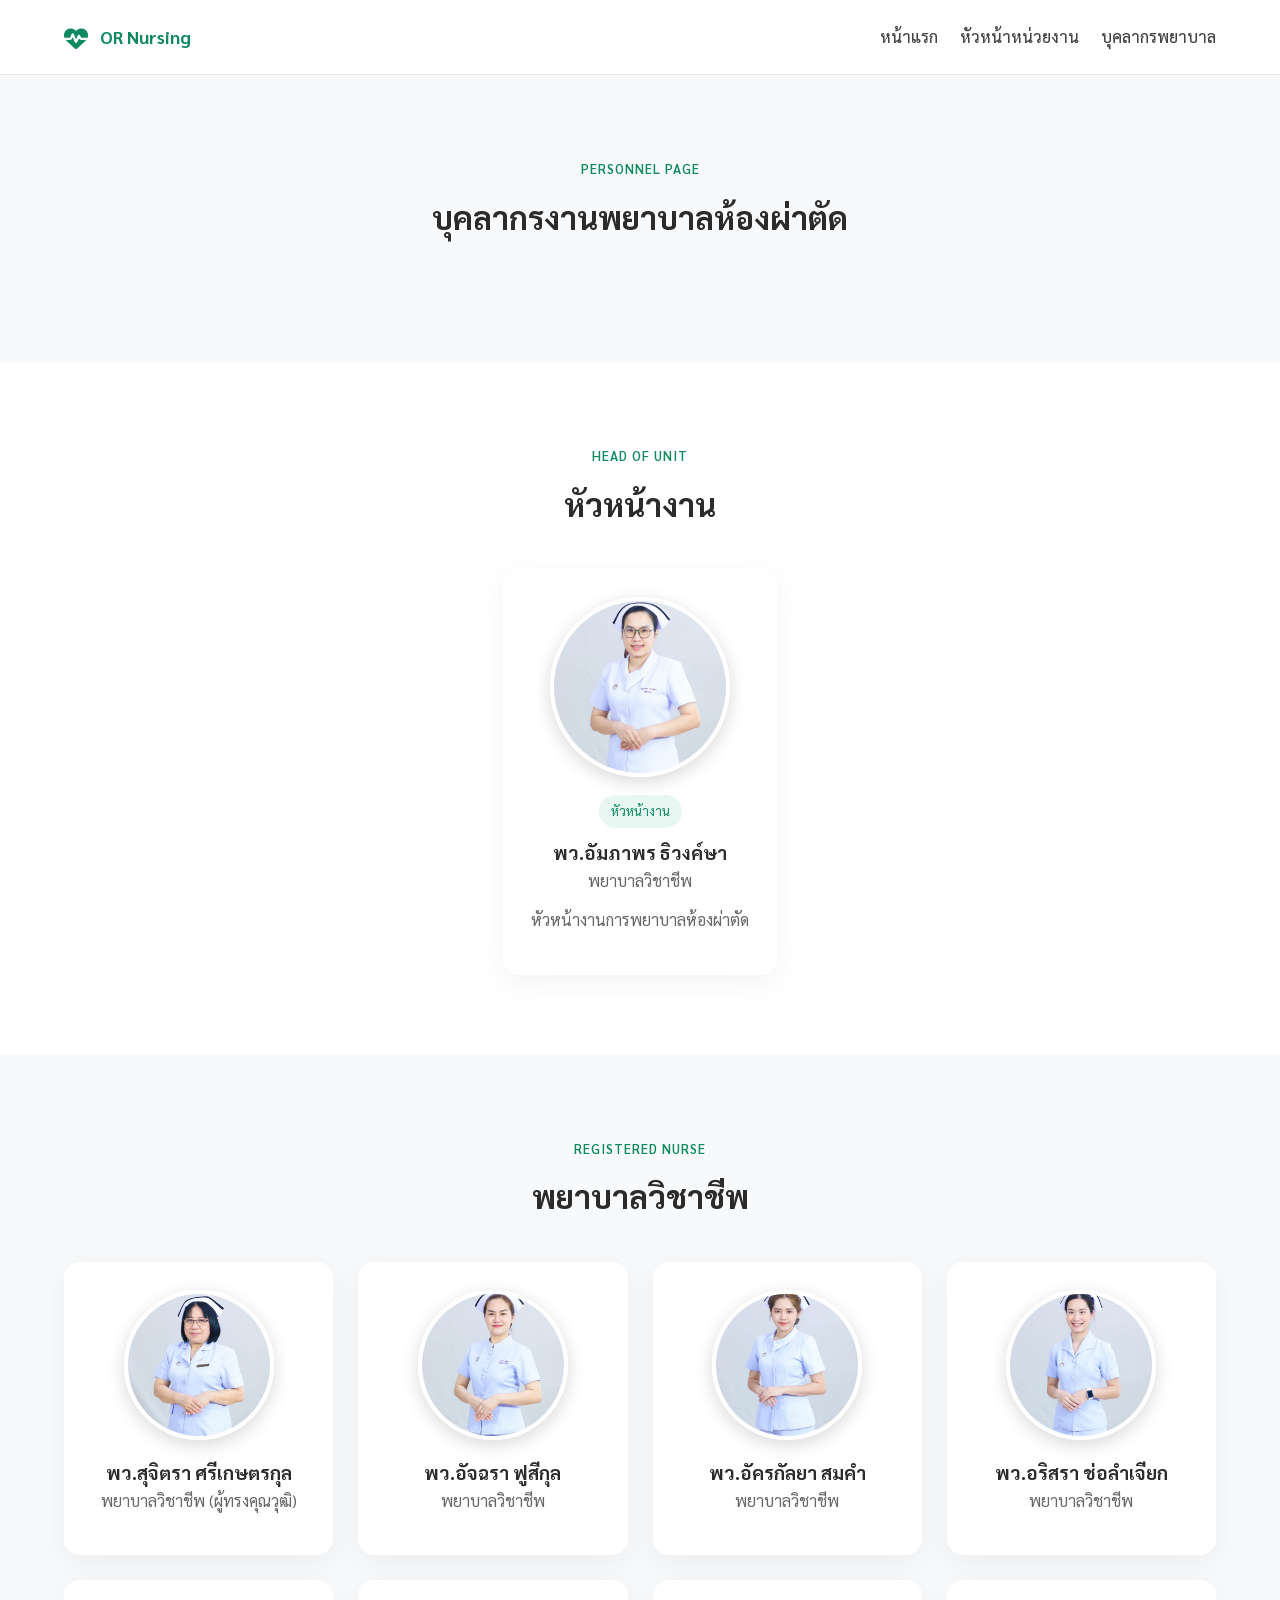
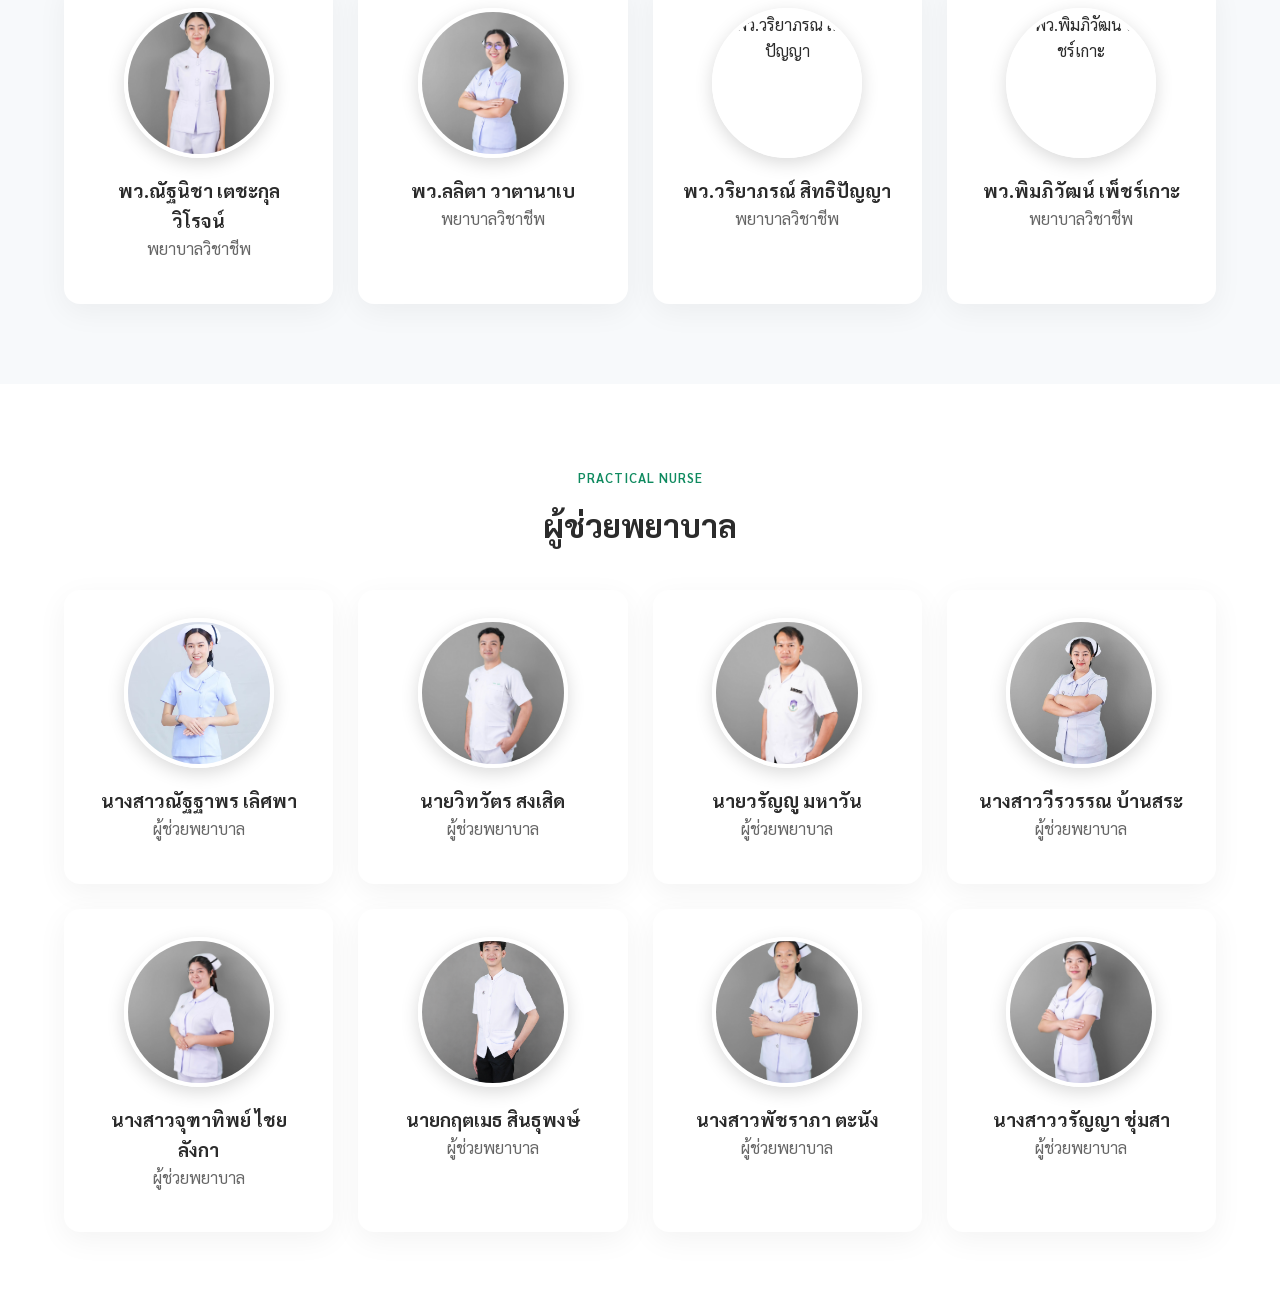
==== commit 8850a4db: "Update personel.html" ====
--- a/pages/personel.html
+++ b/pages/personel.html
@@ -576,6 +576,32 @@
 </div>
 </article>
 
+<article class="person-card nurse-card">
+<div class="person-image-wrap">
+<img class="person-photo nurse-photo"
+src="../assets/img/วริยาภรณ์.jpg"
+alt="พว.วริยาภรณ์ สิทธิปัญญา"
+loading="lazy">
+</div>
+<div class="person-content">
+<h3>พว.วริยาภรณ์ สิทธิปัญญา</h3>
+<p class="person-role">พยาบาลวิชาชีพ</p>
+</div>
+</article>
+
+<article class="person-card nurse-card">
+<div class="person-image-wrap">
+<img class="person-photo nurse-photo"
+src="../assets/img/พิมภิวัฒน์.jpg"
+alt="พว.พิมภิวัฒน์ เพ็ชร์เกาะ"
+loading="lazy">
+</div>
+<div class="person-content">
+<h3>พว.พิมภิวัฒน์ เพ็ชร์เกาะ</h3>
+<p class="person-role">พยาบาลวิชาชีพ</p>
+</div>
+</article>
+
 </div>
 </div>
 </section>
